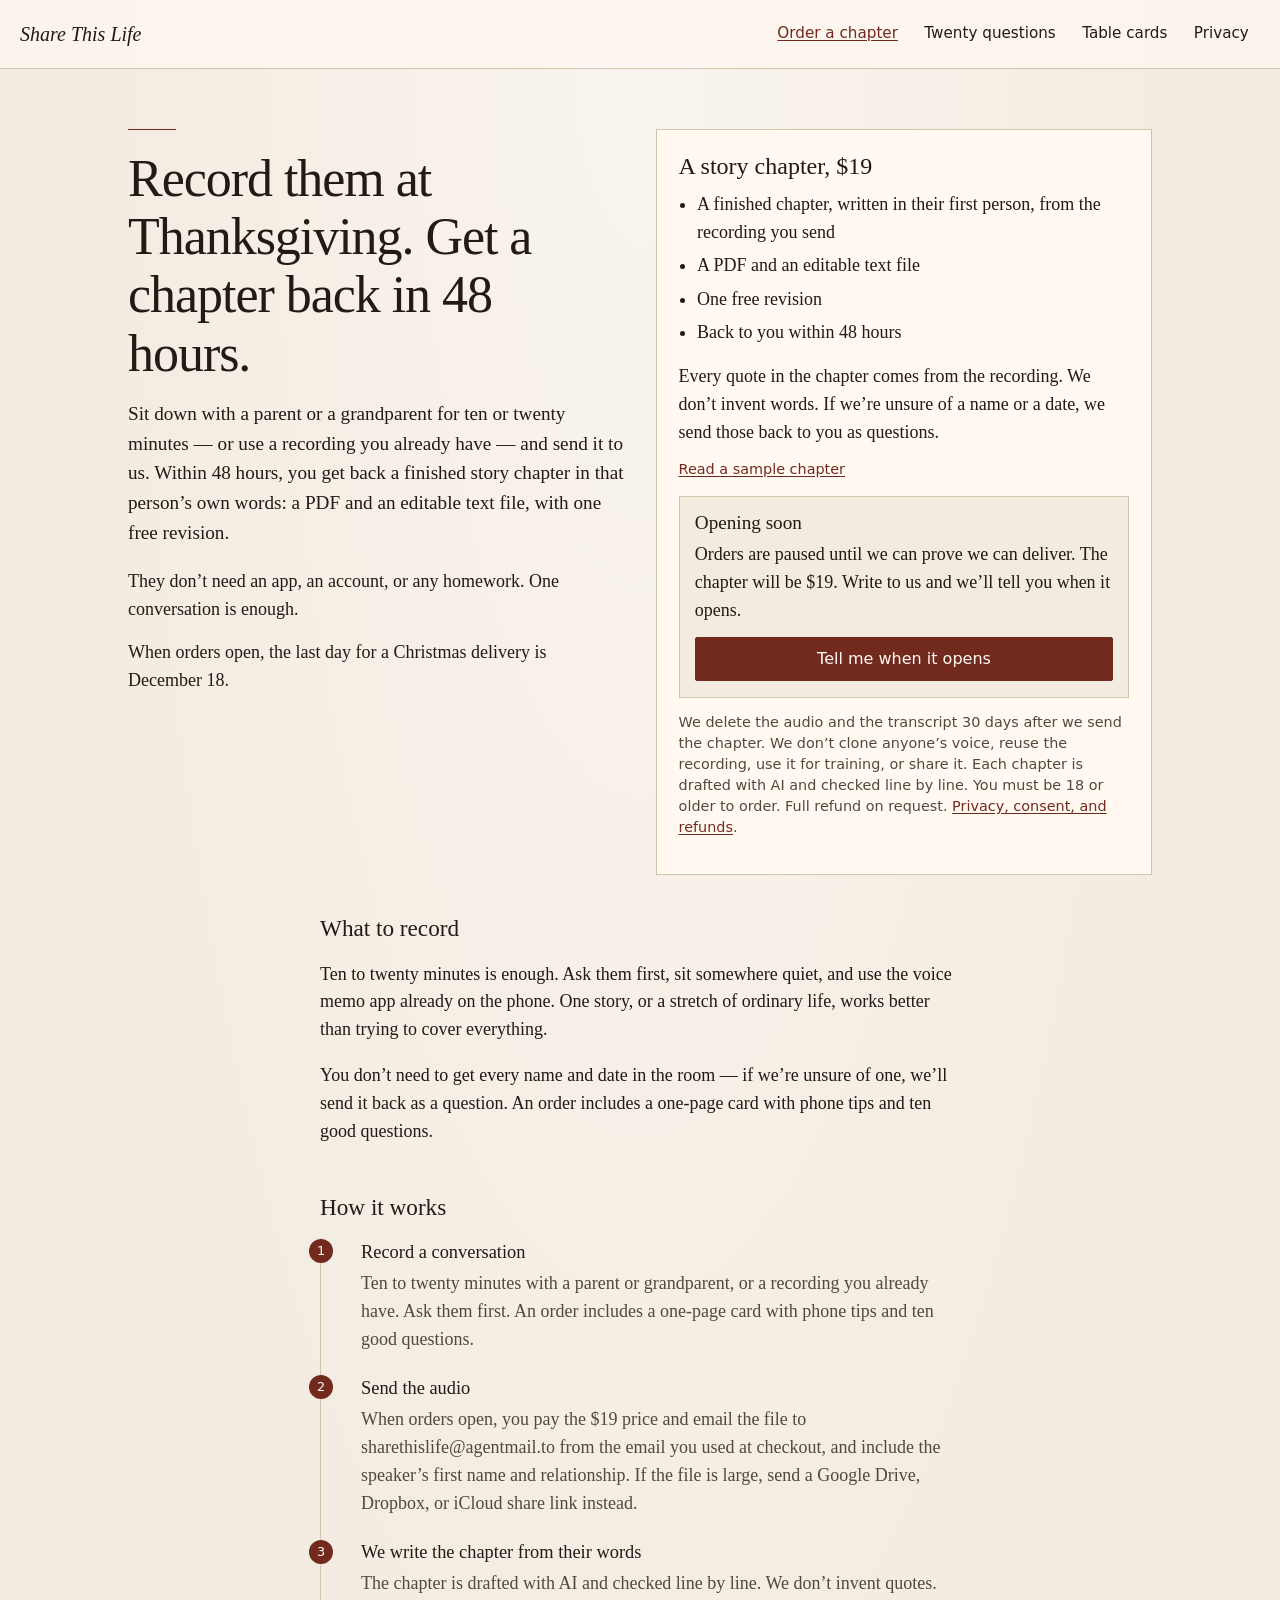
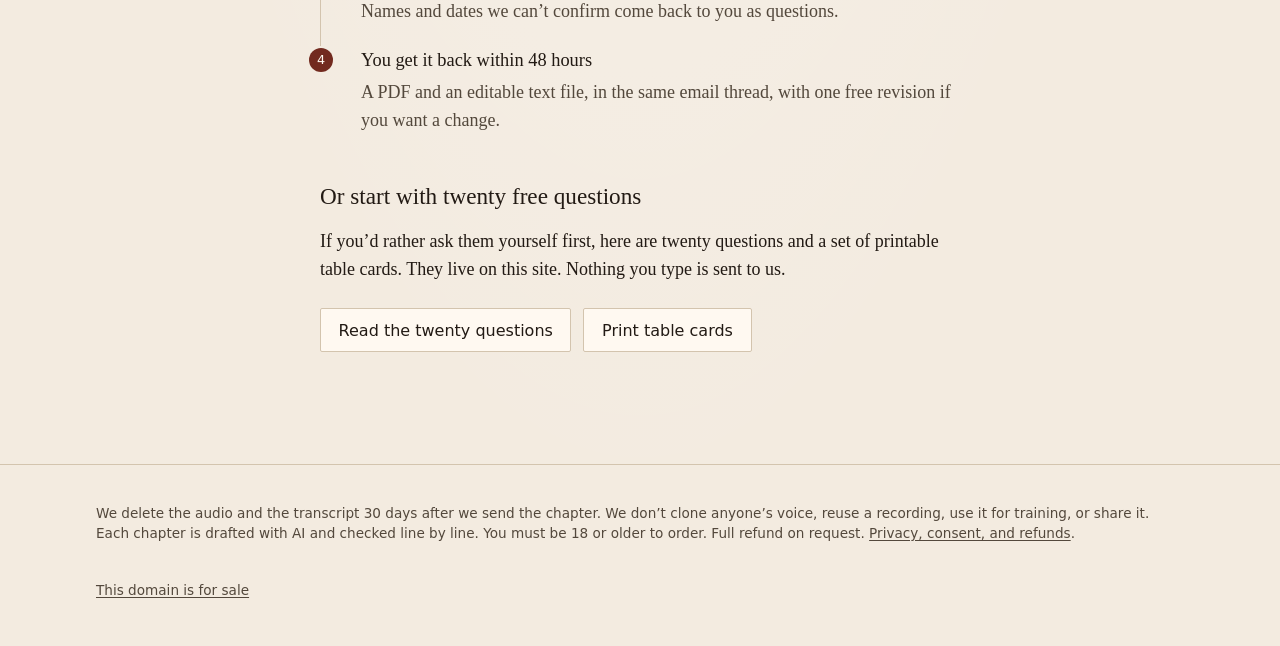
==== index.html @ 63514c3e "Revert "Restore the first interview site. The $7 button stays a placeholder." This reverts commit ca" ====
<!DOCTYPE html>
<html lang="en">
<head>
  <meta charset="utf-8">
  <meta name="viewport" content="width=device-width, initial-scale=1">
  <title>Share This Life — A story chapter in their own words.</title>
  <meta name="description" content="Record a 10–20 minute conversation with a parent or grandparent. Within 48 hours, get back a finished story chapter in their own words. $19.">
  <link rel="canonical" href="https://sharethislife.com/">
  <meta property="og:url" content="https://sharethislife.com/">
  <meta property="og:image" content="https://sharethislife.com/img/og.png">
  <meta name="twitter:image" content="https://sharethislife.com/img/og.png">
  <meta name="twitter:card" content="summary_large_image">
  <meta name="theme-color" content="#F3EBE0">
  <meta property="og:type" content="website">
  <meta property="og:site_name" content="Share This Life">
  <meta property="og:title" content="Share This Life — A story chapter in their own words.">
  <meta property="og:description" content="Record a 10–20 minute conversation with a parent or grandparent. Within 48 hours, get back a finished story chapter in their own words. $19.">
  <meta name="twitter:title" content="Share This Life — A story chapter in their own words.">
  <meta name="twitter:description" content="Record a 10–20 minute conversation with a parent or grandparent. Within 48 hours, get back a finished story chapter in their own words. $19.">
  <link rel="icon" href="favicon.svg" type="image/svg+xml">
  <link rel="icon" href="favicon.ico" sizes="32x32">
  <link rel="apple-touch-icon" href="img/apple-touch-icon.png">
  <link rel="stylesheet" href="css/site.css">
</head>
<body>
  <a class="skip" href="#main">Skip to content</a>
  <header class="site-header">
    <a class="wordmark" href="index.html">Share This Life</a>
    <nav class="site-nav" aria-label="Site">
      <a href="index.html#order" aria-current="page">Order a chapter</a>
      <a href="questions.html">Twenty questions</a>
      <a href="cards.html">Table cards</a>
      <a href="privacy.html">Privacy</a>
    </nav>
  </header>

  <main id="main">
    <div class="hero-offer">
      <section class="hero">
        <hr class="ornament">
        <h1>Record them at Thanksgiving. Get a chapter back in 48 hours.</h1>
        <p class="lede">Sit down with a parent or a grandparent for ten or twenty minutes — or use a recording you already have — and send it to us. Within 48 hours, you get back a finished story chapter in that person’s own words: a PDF and an editable text file, with one free revision.</p>
        <p>They don’t need an app, an account, or any homework. One conversation is enough.</p>
        <p>When orders open, the last day for a Christmas delivery is December 18.</p>
      </section>

      <section class="offer-card" id="order" aria-labelledby="offer-title">
        <h2 id="offer-title">A story chapter, $19</h2>
        <ul class="offer-list">
          <li>A finished chapter, written in their first person, from the recording you send</li>
          <li>A PDF and an editable text file</li>
          <li>One free revision</li>
          <li>Back to you within 48 hours</li>
        </ul>
        <p>Every quote in the chapter comes from the recording. We don’t invent words. If we’re unsure of a name or a date, we send those back to you as questions.</p>
        <p class="fine"><a href="sample/">Read a sample chapter</a></p>

        <div class="consent-box" data-orders-open-only hidden>
          <label class="consent-label" for="consent">
            <input type="checkbox" id="consent" name="consent">
            <span>The person speaking knows they’re being recorded and agreed to it being turned into a chapter</span>
          </label>
        </div>

        <!-- When ORDERS_OPEN is true, the pay href is set from STRIPE_PAYMENT_LINK in js/config.js after consent. The Stripe URL is not in this HTML. -->
        <p data-orders-open-only hidden><a class="btn btn-primary" data-pay-link id="pay-link" href="#order" aria-disabled="true" tabindex="-1">Order a story chapter — $19</a></p>
        <p class="placeholder-note" data-pay-placeholder-note data-orders-open-only id="pay-placeholder-note" hidden>Payment link coming. This button is a placeholder until a test Stripe link is connected.</p>

        <div class="opening-box" data-orders-closed-only>
          <h3 class="opening-title">Opening soon</h3>
          <p>Orders are paused until we can prove we can deliver. The chapter will be $19. Write to us and we’ll tell you when it opens.</p>
          <p><a class="btn btn-primary" data-waitlist-mailto href="mailto:sharethislife@agentmail.to?subject=Tell%20me%20when%20Share%20This%20Life%20opens">Tell me when it opens</a></p>
        </div>

        <p class="fine">We delete the audio and the transcript 30 days after we send the chapter. We don’t clone anyone’s voice, reuse the recording, use it for training, or share it. Each chapter is drafted with AI and checked line by line. You must be 18 or older to order. Full refund on request. <a href="privacy.html">Privacy, consent, and refunds</a>.</p>
      </section>
    </div>


    <section class="section-block" id="what-to-record" aria-labelledby="record-title">
      <h2 id="record-title">What to record</h2>
      <p>Ten to twenty minutes is enough. Ask them first, sit somewhere quiet, and use the voice memo app already on the phone. One story, or a stretch of ordinary life, works better than trying to cover everything.</p>
      <p>You don’t need to get every name and date in the room — if we’re unsure of one, we’ll send it back as a question. An order includes a one-page card with phone tips and ten good questions.</p>
    </section>

    <section class="section-block" id="how" aria-labelledby="how-title">
      <h2 id="how-title">How it works</h2>
      <ol class="steps">
        <li>
          <h3>Record a conversation</h3>
          <p>Ten to twenty minutes with a parent or grandparent, or a recording you already have. Ask them first. An order includes a one-page card with phone tips and ten good questions.</p>
        </li>
        <li>
          <h3>Send the audio</h3>
          <p>When orders open, you pay the $19 price and email the file to sharethislife@agentmail.to from the email you used at checkout, and include the speaker’s first name and relationship. If the file is large, send a Google Drive, Dropbox, or iCloud share link instead.</p>
        </li>
        <li>
          <h3>We write the chapter from their words</h3>
          <p>The chapter is drafted with AI and checked line by line. We don’t invent quotes. Names and dates we can’t confirm come back to you as questions.</p>
        </li>
        <li>
          <h3>You get it back within 48 hours</h3>
          <p>A PDF and an editable text file, in the same email thread, with one free revision if you want a change.</p>
        </li>
      </ol>
    </section>

    <section class="section-block" aria-labelledby="free-title">
      <h2 id="free-title">Or start with twenty free questions</h2>
      <p>If you’d rather ask them yourself first, here are twenty questions and a set of printable table cards. They live on this site. Nothing you type is sent to us.</p>
      <p class="btn-row">
        <a class="btn btn-quiet" href="questions.html">Read the twenty questions</a>
        <a class="btn btn-quiet" href="cards.html">Print table cards</a>
      </p>
    </section>
  </main>
  <footer class="site-footer">
    <div class="wrap">
      <p>We delete the audio and the transcript 30 days after we send the chapter. We don’t clone anyone’s voice, reuse a recording, use it for training, or share it. Each chapter is drafted with AI and checked line by line. You must be 18 or older to order. Full refund on request. <a href="privacy.html">Privacy, consent, and refunds</a>.</p>
      <p><a href="https://www.afternic.com/domain/sharethislife.com">This domain is for sale</a></p>
    </div>
  </footer>

  <script src="js/config.js"></script>
  <script src="js/app.js"></script>
</body>
</html>
---- css/site.css ----
/* Share This Life — warm, handmade, clean. System fonts only. */

:root {
  --paper: #F3EBE0;
  --paper-deep: #E8DCCB;
  --card: #FFF9F1;
  --ink: #221A14;
  --muted: #53483C;
  --line: #D3C4AE;
  --accent: #722A1F;
  --accent-deep: #541E16;
  --on-accent: #FFF9F1;
  --focus: #1E3A8A;
  --font-serif: Georgia, "Palatino Linotype", Palatino, "Times New Roman", serif;
  --font-sans: "Segoe UI", system-ui, -apple-system, sans-serif;
  --space: 8px;
  --measure: 40rem;
  --radius: 2px;
}

* { box-sizing: border-box; }

html {
  font-size: 100%;
  scroll-behavior: smooth;
}

@media (prefers-reduced-motion: reduce) {
  html { scroll-behavior: auto; }
  * { transition: none !important; animation: none !important; }
}

body {
  margin: 0;
  background:
    radial-gradient(ellipse at top, rgba(255, 255, 255, 0.45), transparent 38rem),
    var(--paper);
  color: var(--ink);
  font-family: var(--font-serif);
  font-size: 1.125rem;
  line-height: 1.55;
  min-height: 100vh;
  display: flex;
  flex-direction: column;
}

img { max-width: 100%; height: auto; }

a {
  color: var(--accent);
  text-underline-offset: 0.15em;
}

a:hover, a:focus-visible { color: var(--accent-deep); }

:focus-visible {
  outline: 3px solid var(--focus);
  outline-offset: 3px;
}

.skip {
  position: absolute;
  left: 0.75rem;
  top: -3rem;
  background: var(--ink);
  color: var(--card);
  padding: 0.5rem 0.75rem;
  z-index: 10;
}

.skip:focus { top: 0.75rem; }

.visually-hidden {
  position: absolute;
  width: 1px;
  height: 1px;
  padding: 0;
  margin: -1px;
  overflow: hidden;
  clip: rect(0, 0, 0, 0);
  white-space: nowrap;
  border: 0;
}

/* Header */
.site-header {
  display: flex;
  flex-wrap: wrap;
  align-items: center;
  justify-content: space-between;
  gap: 0.5rem 1.5rem;
  padding: 0.75rem 1.25rem;
  border-bottom: 1px solid var(--line);
  background: rgba(255, 249, 241, 0.72);
}

.wordmark {
  font-family: var(--font-serif);
  font-style: italic;
  font-weight: 400;
  font-size: 1.25rem;
  color: var(--ink);
  text-decoration: none;
  line-height: 1.2;
  padding: 0.5rem 0;
}

.wordmark:hover, .wordmark:focus-visible { color: var(--accent); }

.site-nav {
  display: flex;
  flex-wrap: wrap;
  gap: 0.25rem 0.25rem;
}

.site-nav a {
  display: inline-flex;
  align-items: center;
  min-height: 44px;
  padding: 0.35rem 0.7rem;
  color: var(--ink);
  text-decoration: none;
  font-family: var(--font-sans);
  font-size: 0.95rem;
}

.site-nav a:hover,
.site-nav a:focus-visible,
.site-nav a[aria-current="page"] {
  color: var(--accent);
  text-decoration: underline;
}

/* Layout */
.wrap {
  width: min(100% - 2.5rem, 68rem);
  margin-inline: auto;
}

main {
  flex: 1;
  padding: 2rem 0 4rem;
}

.panel {
  width: min(100% - 2.5rem, var(--measure));
  margin-inline: auto;
}

/* Home */
.hero {
  width: min(100% - 2.5rem, 40rem);
  margin: 1.5rem auto 3rem;
}

.hero h1 {
  font-size: clamp(2rem, 6vw, 3.25rem);
  line-height: 1.12;
  font-weight: 400;
  margin: 0 0 1rem;
  letter-spacing: -0.02em;
}

.hero .lede,
.lede {
  font-size: 1.2rem;
  color: var(--ink);
  margin: 0 0 1.25rem;
}

.hero p { margin: 0 0 1rem; }

.ornament {
  display: block;
  width: 3rem;
  height: 1px;
  background: var(--accent);
  margin: 0 0 1.25rem;
  border: 0;
}

.btn-row {
  display: flex;
  flex-wrap: wrap;
  gap: 0.75rem;
  margin: 1.5rem 0 0;
}

.btn {
  display: inline-flex;
  align-items: center;
  justify-content: center;
  min-height: 44px;
  padding: 0.55rem 1.1rem;
  font-family: var(--font-sans);
  font-size: 1rem;
  line-height: 1.2;
  text-decoration: none;
  border-radius: var(--radius);
  border: 1px solid var(--ink);
  background: transparent;
  color: var(--ink);
  cursor: pointer;
}

.btn:hover, .btn:focus-visible {
  background: var(--paper-deep);
  color: var(--ink);
}

.btn-primary {
  background: var(--accent);
  border-color: var(--accent);
  color: var(--on-accent);
  text-align: center;
}

.btn-primary:hover,
.btn-primary:focus-visible {
  background: var(--accent-deep);
  border-color: var(--accent-deep);
  color: var(--on-accent);
}

.btn-quiet {
  border-color: var(--line);
  background: var(--card);
}

.fine, .placeholder-note {
  font-family: var(--font-sans);
  font-size: 0.9rem;
  color: var(--muted);
  line-height: 1.45;
}

.placeholder-note {
  border-left: 3px solid var(--accent);
  padding-left: 0.75rem;
}

/* Home sections */
.home-sections {
  width: min(100% - 2.5rem, 64rem);
  margin: 0 auto;
  display: grid;
  gap: 1.25rem;
}

@media (min-width: 800px) {
  .home-sections { grid-template-columns: 1fr 1fr; }
}

.home-card {
  background: var(--card);
  border: 1px solid var(--line);
  padding: 1.5rem 1.35rem 1.6rem;
}

.home-card h2 {
  font-size: 1.45rem;
  font-weight: 400;
  margin: 0 0 0.6rem;
  line-height: 1.2;
}

.home-card p { margin: 0 0 0.75rem; }
.home-card p:last-child { margin-bottom: 0; }

.chapter-list {
  margin: 0.5rem 0 0;
  padding: 0;
  list-style: none;
  display: flex;
  flex-wrap: wrap;
  gap: 0.4rem;
}

.chapter-list li {
  font-family: var(--font-sans);
  font-size: 0.85rem;
  border: 1px solid var(--line);
  padding: 0.25rem 0.6rem;
  color: var(--muted);
}

.privacy-block {
  width: min(100% - 2.5rem, var(--measure));
  margin: 3rem auto 0;
}

.privacy-block h2 {
  font-size: 1.25rem;
  font-weight: 400;
  margin: 0 0 0.5rem;
}

/* Forms */
label {
  display: block;
  font-family: var(--font-sans);
  font-size: 0.95rem;
  margin-bottom: 0.35rem;
}

input[type="text"],
input[type="search"],
select,
textarea {
  width: 100%;
  font-size: 1rem; /* prevent iOS zoom; 16px */
  font-family: var(--font-serif);
  color: var(--ink);
  background: var(--card);
  border: 1px solid #B9A890;
  border-radius: var(--radius);
  padding: 0.65rem 0.7rem;
  line-height: 1.4;
}

textarea {
  min-height: 8rem;
  resize: vertical;
}

input:focus-visible,
select:focus-visible,
textarea:focus-visible {
  outline: 3px solid var(--focus);
  outline-offset: 2px;
  border-color: var(--ink);
}

label:has(input[type="checkbox"]) {
  display: flex;
  align-items: center;
  gap: 0.55rem;
  min-height: 44px;
  cursor: pointer;
  font-family: var(--font-sans);
}

input[type="checkbox"] {
  width: 1.15rem;
  height: 1.15rem;
  flex: none;
  accent-color: var(--accent);
}

/* Interview */
#interview-app,
.interview-wrap {
  width: min(100% - 2rem, 72rem);
  margin-inline: auto;
}

.interview-top {
  margin-bottom: 2rem;
}

.who-kicker,
.book-kicker,
.card-kicker {
  font-family: var(--font-sans);
  font-size: 0.8rem;
  letter-spacing: 0.06em;
  text-transform: none;
  color: var(--muted);
  margin: 0 0 0.25rem;
}

.who-name {
  font-size: clamp(1.6rem, 4vw, 2.4rem);
  font-weight: 400;
  line-height: 1.15;
  margin: 0;
}

.who-rel {
  margin: 0.2rem 0 0.8rem;
  color: var(--muted);
  font-style: italic;
}

.progress {
  font-family: var(--font-sans);
  font-size: 0.95rem;
  margin: 0 0 0.25rem;
}

.save-note {
  font-family: var(--font-sans);
  font-size: 0.85rem;
  color: var(--muted);
  margin: 0 0 0.85rem;
}

.people-bar {
  margin: 0 0 1rem;
  max-width: 36rem;
}

.people-bar-row {
  display: flex;
  flex-wrap: wrap;
  gap: 0.5rem;
  align-items: center;
  margin-top: 0.4rem;
}

.people-bar select { width: auto; min-width: 12rem; flex: 1; }

.manage {
  margin: 0 0 1rem;
  border: 1px solid var(--line);
  background: var(--card);
  padding: 0 0.75rem;
}

.manage summary {
  font-family: var(--font-sans);
  font-size: 0.9rem;
  cursor: pointer;
  min-height: 44px;
  display: flex;
  align-items: center;
  list-style: none;
}

.manage summary::-webkit-details-marker { display: none; }
.manage summary::before {
  content: "▸";
  display: inline-block;
  width: 1rem;
  color: var(--muted);
}
.manage[open] summary::before { content: "▾"; }
.manage .people-bar { margin: 0 0 0.85rem; border: 0; padding: 0; background: transparent; }

.interview-actions {
  display: flex;
  flex-wrap: wrap;
  gap: 0.75rem 1rem;
  margin: 0 0 1rem;
  font-family: var(--font-sans);
  font-size: 0.95rem;
}

.chap-nav {
  display: flex;
  flex-wrap: wrap;
  gap: 0.15rem 0.15rem;
  padding-bottom: 0.2rem;
  border-bottom: 1px solid var(--line);
}

.chap-link {
  flex: 0 0 auto;
  display: flex;
  flex-direction: column;
  justify-content: center;
  min-height: 44px;
  padding: 0.4rem 0.75rem;
  text-decoration: none;
  color: var(--ink);
  border-bottom: 3px solid transparent;
  font-family: var(--font-sans);
  font-size: 0.9rem;
}

.chap-link:hover { color: var(--accent); }

.chap-link.is-active {
  border-bottom-color: var(--accent);
  color: var(--accent-deep);
}

.chap-count {
  font-size: 0.75rem;
  color: var(--muted);
}

.chapter-title {
  font-size: clamp(1.6rem, 3vw, 2.1rem);
  font-weight: 400;
  margin: 0 0 0.35rem;
}

.chapter-dek {
  margin: 0 0 1.5rem;
  color: var(--muted);
  font-style: italic;
}

.q-card {
  background: var(--card);
  border: 1px solid var(--line);
  border-left: 3px solid var(--accent);
  padding: 1.15rem 1.1rem 1rem;
  margin: 0 0 1.1rem;
}

.q-text {
  font-size: 1.2rem;
  font-weight: 400;
  line-height: 1.35;
  margin: 0 0 0.75rem;
}

.q-actions {
  display: flex;
  align-items: center;
  gap: 0.75rem;
  min-height: 2rem;
  margin-top: 0.5rem;
}

.dictate-btn {
  font-family: var(--font-sans);
  font-size: 0.9rem;
  min-height: 44px;
  padding: 0.35rem 0.8rem;
  border: 1px solid var(--line);
  background: var(--paper);
  color: var(--ink);
  cursor: pointer;
  border-radius: var(--radius);
}

.dictate-btn[aria-pressed="true"] {
  background: var(--accent);
  border-color: var(--accent);
  color: var(--on-accent);
}

.saved-flag {
  font-family: var(--font-sans);
  font-size: 0.85rem;
  color: var(--muted);
}

.locked-block {
  background: var(--paper-deep);
  border: 1px dashed var(--accent);
  padding: 1.25rem 1.15rem;
  margin: 1.5rem 0;
}

.pager {
  display: flex;
  justify-content: space-between;
  gap: 0.75rem;
  flex-wrap: wrap;
  margin-top: 1.5rem;
}

.people-ul { padding-left: 1.2rem; }

/* Footer */
.site-footer {
  border-top: 1px solid var(--line);
  padding: 1.5rem 1.25rem 2rem;
  font-family: var(--font-sans);
  font-size: 0.85rem;
  color: var(--muted);
  line-height: 1.5;
}

.site-footer .wrap {
  display: grid;
  gap: 0.6rem;
}

.site-footer a { color: var(--muted); }
.site-footer a:hover, .site-footer a:focus-visible { color: var(--accent); }

/* Book */
.book-tools { margin-bottom: 2rem; }
.tools-row { display: grid; gap: 0.75rem; margin: 1rem 0; }
.book-pages {
  width: min(100% - 2.5rem, 42rem);
  margin: 0 auto;
  background: var(--card);
  border: 1px solid var(--line);
  padding: 2.5rem 2rem 3rem;
}

.book-title-page {
  text-align: center;
  padding: 3rem 0 4rem;
  border-bottom: 1px solid var(--line);
  margin-bottom: 2.5rem;
}

.book-title-page h1 {
  font-size: clamp(2rem, 5vw, 3rem);
  font-weight: 400;
  margin: 0.4rem 0 1.5rem;
}

.book-subject {
  font-size: 1.6rem;
  margin: 0;
}

.book-rel {
  font-style: italic;
  color: var(--muted);
  margin: 0.25rem 0 1.5rem;
}

.book-chapter-title {
  font-size: 1.6rem;
  font-weight: 400;
  margin: 2.5rem 0 1rem;
  padding-bottom: 0.35rem;
  border-bottom: 1px solid var(--line);
}

.book-q { margin: 0 0 1.5rem; break-inside: avoid; page-break-inside: avoid; }
.book-q h3 {
  font-size: 1.1rem;
  font-weight: 400;
  margin: 0 0 0.4rem;
  line-height: 1.35;
}
.book-a { margin: 0; white-space: normal; }
.book-a .blank { color: var(--muted); font-style: italic; }
.book-end {
  text-align: center;
  margin-top: 3rem;
  color: var(--muted);
  font-family: var(--font-sans);
  font-size: 0.85rem;
}

/* Table cards — screen + print */
.card-sheet {
  width: min(100% - 1.5rem, 64rem);
  margin: 1.5rem auto 3rem;
  display: grid;
  grid-template-columns: 1fr;
  gap: 0;
}

@media (min-width: 640px) {
  .card-sheet { grid-template-columns: 1fr 1fr; }
}

.table-card {
  background: var(--card);
  border: 1px dashed #A89478;
  padding: 1.5rem 1.25rem 1rem;
  min-height: 12rem;
  display: flex;
  flex-direction: column;
}

.table-card h2 {
  font-size: 1.2rem;
  font-weight: 400;
  line-height: 1.35;
  margin: 0 0 1rem;
  flex: 1;
}

.card-foot {
  display: flex;
  justify-content: space-between;
  font-family: var(--font-sans);
  font-size: 0.75rem;
  color: var(--muted);
  margin: 0;
  padding-top: 0.5rem;
  border-top: 1px solid var(--line);
}

/* 404 */
.not-found { padding: 3rem 0; text-align: left; }
.not-found h1 { font-weight: 400; font-size: 2rem; margin: 0 0 0.75rem; }

/* Print */
@media print {
  body {
    background: white;
    color: #111;
    font-size: 12pt;
  }

  .skip,
  .site-header,
  .site-footer,
  .screen-only,
  .btn,
  .dictate-btn,
  .people-bar,
  .chap-nav,
  .pager,
  .locked-block,
  .save-note,
  .q-actions {
    display: none !important;
  }

  a { color: inherit; text-decoration: none; }

  .book-pages {
    width: auto;
    border: 0;
    padding: 0;
    margin: 0;
    background: white;
  }

  .book-title-page {
    page-break-after: always;
    break-after: page;
    padding-top: 2.5in;
    border: 0;
  }

  .book-chapter { page-break-inside: auto; }
  .book-chapter-title { page-break-after: avoid; }

  .card-sheet {
    width: 100%;
    margin: 0;
    grid-template-columns: 1fr 1fr;
    page-break-inside: auto;
  }

  .table-card {
    break-inside: avoid;
    page-break-inside: avoid;
    min-height: 3.4in;
    border: 1px dashed #666;
  }

  @page {
    size: letter;
    margin: 0.6in;
  }
}

@media (min-width: 900px) {
  #interview-app:has(.chapter-panel) {
    display: grid;
    grid-template-columns: 15rem 1fr;
    gap: 2.5rem;
    align-items: start;
  }

  .interview-top {
    position: sticky;
    top: 0.75rem;
    margin-bottom: 0;
    max-height: calc(100vh - 1.5rem);
    overflow-y: auto;
  }

  .chap-nav {
    flex-direction: column;
    flex-wrap: nowrap;
    overflow: visible;
    border-bottom: 0;
    border-top: 1px solid var(--line);
    padding-top: 0.75rem;
  }

  .chap-link {
    flex-direction: row;
    justify-content: space-between;
    gap: 0.75rem;
    border-bottom: 0;
    border-left: 3px solid transparent;
    padding-left: 0.65rem;
  }

  .chap-link.is-active { border-left-color: var(--accent); }
}


/* —— Preview offer (sharethislife-preview) —— */

.preview-banner {
  font-family: var(--font-sans);
  font-size: 0.85rem;
  color: var(--muted);
  background: var(--paper-deep);
  border-bottom: 1px solid var(--line);
  padding: 0.5rem 1.25rem;
  margin: 0;
  text-align: center;
}

.hero-offer {
  width: min(100% - 2.5rem, 64rem);
  margin: 1.25rem auto 2.5rem;
  display: grid;
  gap: 1.25rem;
  align-items: start;
}

@media (min-width: 900px) {
  .hero-offer {
    grid-template-columns: 1fr 1fr;
    gap: 2rem;
    margin-top: 1.75rem;
  }
  .hero-offer .hero {
    width: auto;
    margin: 0;
  }
}

.hero-offer .hero {
  margin: 0;
}

.offer-card {
  background: var(--card);
  border: 1px solid var(--line);
  padding: 1.4rem 1.35rem 1.5rem;
}

.offer-card h2 {
  font-size: 1.5rem;
  font-weight: 400;
  margin: 0 0 0.6rem;
  line-height: 1.2;
}

.offer-card > p { margin: 0 0 0.75rem; }

.offer-list {
  margin: 0 0 1rem;
  padding-left: 1.15rem;
}

.offer-list li { margin: 0 0 0.35rem; }

.consent-box {
  display: block;
  margin: 1rem 0 0.9rem;
  padding: 0.75rem 0.85rem;
  border: 1px solid var(--line);
  background: var(--paper);
}

label.consent-label {
  display: flex;
  align-items: flex-start;
  gap: 0.65rem;
  min-height: 44px;
  margin: 0;
  cursor: pointer;
  font-family: var(--font-sans);
  font-size: 0.95rem;
  line-height: 1.4;
  color: var(--ink);
}

label.consent-label input[type="checkbox"] {
  width: 1.15rem;
  height: 1.15rem;
  flex: none;
  margin-top: 0.15rem;
  accent-color: var(--accent);
}

.btn[aria-disabled="true"] {
  opacity: 0.55;
  cursor: not-allowed;
  background: #8A6A62;
  border-color: #8A6A62;
  color: var(--on-accent);
}

.btn[aria-disabled="true"]:hover,
.btn[aria-disabled="true"]:focus-visible {
  background: #8A6A62;
  border-color: #8A6A62;
  color: var(--on-accent);
}

.offer-card .btn { width: 100%; }

.steps {
  width: auto;
  margin: 1rem 0 0;
  padding: 0;
  list-style: none;
  counter-reset: step;
}

.steps li {
  position: relative;
  padding: 0 0 1.25rem 2.5rem;
  margin: 0;
  border-left: 1px solid var(--line);
}

.steps li:last-child {
  border-left-color: transparent;
  padding-bottom: 0;
}

.steps li::before {
  counter-increment: step;
  content: counter(step);
  position: absolute;
  left: -0.75rem;
  top: 0.1rem;
  width: 1.5rem;
  height: 1.5rem;
  border-radius: 50%;
  background: var(--accent);
  color: var(--on-accent);
  font-family: var(--font-sans);
  font-size: 0.8rem;
  line-height: 1.5rem;
  text-align: center;
}

.steps h3 {
  font-size: 1.15rem;
  font-weight: 400;
  margin: 0 0 0.25rem;
}

.steps p { margin: 0; color: var(--muted); }

.section-block {
  width: min(100% - 2.5rem, var(--measure));
  margin: 0 auto 3rem;
}

.section-block h2,
.panel h1,
.panel h2 {
  font-size: 1.5rem;
  font-weight: 400;
  margin: 0 0 0.6rem;
  line-height: 1.2;
}

.section-block h2 { font-size: 1.45rem; }

.question-group { margin: 0 0 1.75rem; }
.question-group h2 {
  font-size: 1.25rem;
  font-weight: 400;
  margin: 0 0 0.35rem;
}
.question-group .dek {
  font-style: italic;
  color: var(--muted);
  margin: 0 0 0.6rem;
}
.question-group ol { margin: 0; padding-left: 1.25rem; }
.question-group li { margin: 0 0 0.4rem; }

.prompt-card {
  background: var(--card);
  border: 1px solid var(--line);
  padding: 1.5rem 1.4rem 1.6rem;
  margin: 1.5rem 0 0;
}

.prompt-card h2 {
  font-size: 1.5rem;
  font-weight: 400;
  margin: 0 0 0.35rem;
}

.prompt-card .card-kicker {
  margin-bottom: 0.75rem;
}

.prompt-tips,
.prompt-qs {
  margin: 0 0 1rem;
  padding-left: 1.15rem;
}

.prompt-tips li,
.prompt-qs li { margin: 0 0 0.35rem; }

.prompt-card h3 {
  font-size: 1.05rem;
  font-weight: 400;
  margin: 1rem 0 0.4rem;
  font-family: var(--font-sans);
}

.send-box {
  background: var(--card);
  border: 1px solid var(--line);
  padding: 1.25rem 1.25rem 1.35rem;
  margin: 1.25rem auto;
}

.send-box ol { margin: 0.5rem 0 1rem; padding-left: 1.2rem; }
.send-box li { margin: 0 0 0.4rem; }

@media print {
  .preview-banner,
  .consent-box,
  .hero-offer,
  .offer-card,
  .steps,
  .section-block,
  .send-box,
  .screen-only { display: none !important; }

  .print-card-only .site-header,
  .print-card-only .site-footer,
  .print-card-only .thanks-intro,
  .print-card-only .send-box,
  .print-card-only .preview-banner,
  .print-card-only .btn-row { display: none !important; }

  .prompt-card {
    border: 1px solid #444;
    padding: 0;
    margin: 0;
    background: white;
  }

  .prompt-card h2 { font-size: 18pt; }
  .prompt-tips, .prompt-qs { font-size: 11pt; }

  @page {
    size: letter;
    margin: 0.6in;
  }
}

/* Sample chapter */
.sample-label {
  font-family: var(--font-sans);
  font-size: 0.95rem;
  line-height: 1.5;
  color: var(--ink);
  background: var(--paper-deep);
  border: 1px solid var(--line);
  padding: 0.9rem 1rem;
  margin: 0 0 1.75rem;
}

.sample-chapter h1 {
  font-size: clamp(1.85rem, 5vw, 2.55rem);
  font-weight: 400;
  letter-spacing: -0.02em;
  line-height: 1.15;
  margin: 0 0 0.5rem;
}

.sample-byline {
  font-style: italic;
  color: var(--muted);
  margin: 0 0 1.5rem;
}

.sample-chapter p {
  margin: 0 0 1rem;
}

.sample-endnote {
  font-style: italic;
  color: var(--muted);
  margin: 1.35rem 0 2rem;
}

.sample-questions {
  border-top: 1px solid var(--line);
  padding-top: 1.35rem;
  margin: 0.5rem 0 0;
}

.sample-questions h2 {
  font-size: 1.35rem;
  margin-bottom: 0.5rem;
}

.sample-questions ol {
  margin: 0.75rem 0 0;
  padding-left: 1.25rem;
}

.sample-questions li {
  margin: 0 0 0.45rem;
}

.sample-chapter .btn-row {
  margin-top: 1.75rem;
}

@media print {
  .sample-label,
  .sample-questions,
  .sample-chapter {
    background: white;
    border-color: #444;
  }

  .sample-label {
    border: 1px solid #444;
  }

  .sample-chapter a[href^="http"]::after {
    content: " (" attr(href) ")";
    font-size: 0.85em;
    word-break: break-all;
  }

  .sample-questions {
    break-inside: avoid;
  }
}



/* hidden must win over component display rules (e.g. .consent-box { display: block }) */
[hidden] {
  display: none !important;
}
/* Opening-soon / waitlist state */
.opening-box {
  margin: 1rem 0 0.9rem;
  padding: 0.9rem 0.95rem 1rem;
  border: 1px solid var(--line);
  background: var(--paper);
}

.opening-title {
  font-size: 1.2rem;
  font-weight: 400;
  margin: 0 0 0.4rem;
  line-height: 1.25;
}

.opening-box p {
  margin: 0 0 0.75rem;
}

.opening-box p:last-child {
  margin-bottom: 0;
}

.opening-box .btn {
  width: 100%;
}
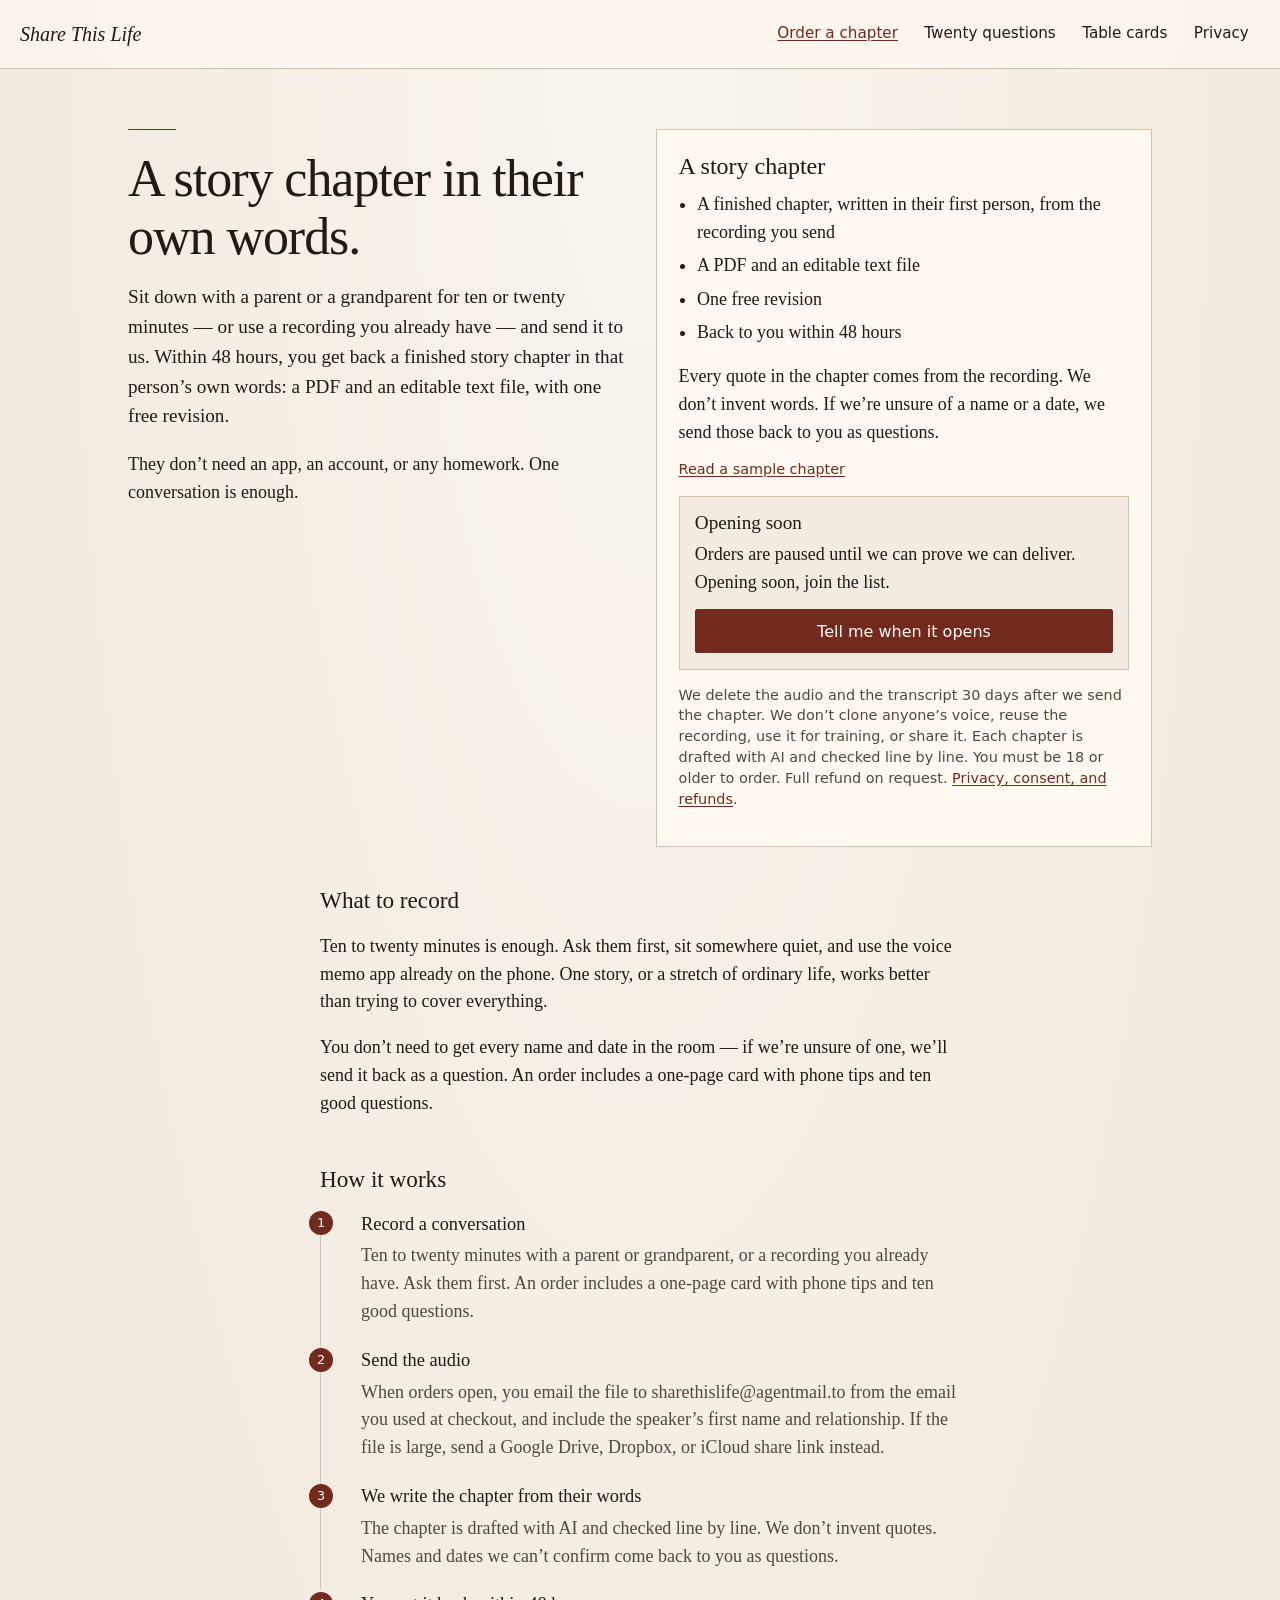
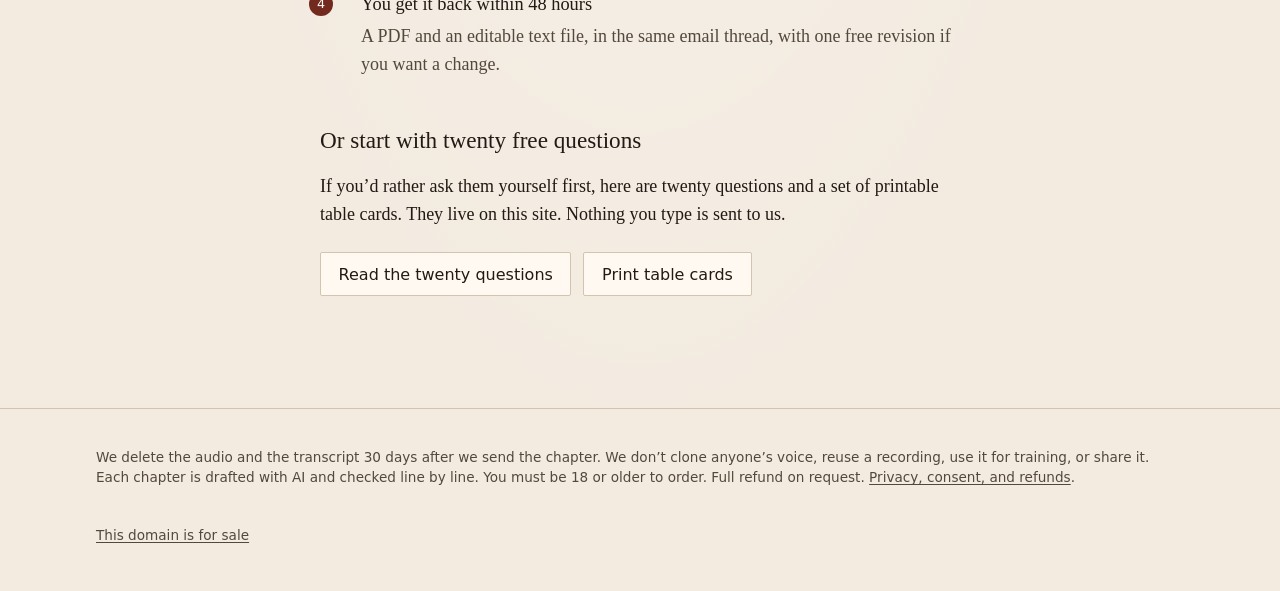
==== commit bc4a3564: "Drop stale Thanksgiving, Christmas date, and visible $19; add homepage sitemap. ORDERS_OPEN stays fa" ====
--- a/index.html
+++ b/index.html
@@ -4,7 +4,7 @@
   <meta charset="utf-8">
   <meta name="viewport" content="width=device-width, initial-scale=1">
   <title>Share This Life — A story chapter in their own words.</title>
-  <meta name="description" content="Record a 10–20 minute conversation with a parent or grandparent. Within 48 hours, get back a finished story chapter in their own words. $19.">
+  <meta name="description" content="Record a 10–20 minute conversation with a parent or grandparent. Get back a finished story chapter in their own words. Opening soon, join the list.">
   <link rel="canonical" href="https://sharethislife.com/">
   <meta property="og:url" content="https://sharethislife.com/">
   <meta property="og:image" content="https://sharethislife.com/img/og.png">
@@ -14,9 +14,9 @@
   <meta property="og:type" content="website">
   <meta property="og:site_name" content="Share This Life">
   <meta property="og:title" content="Share This Life — A story chapter in their own words.">
-  <meta property="og:description" content="Record a 10–20 minute conversation with a parent or grandparent. Within 48 hours, get back a finished story chapter in their own words. $19.">
+  <meta property="og:description" content="Record a 10–20 minute conversation with a parent or grandparent. Get back a finished story chapter in their own words. Opening soon, join the list.">
   <meta name="twitter:title" content="Share This Life — A story chapter in their own words.">
-  <meta name="twitter:description" content="Record a 10–20 minute conversation with a parent or grandparent. Within 48 hours, get back a finished story chapter in their own words. $19.">
+  <meta name="twitter:description" content="Record a 10–20 minute conversation with a parent or grandparent. Get back a finished story chapter in their own words. Opening soon, join the list.">
   <link rel="icon" href="favicon.svg" type="image/svg+xml">
   <link rel="icon" href="favicon.ico" sizes="32x32">
   <link rel="apple-touch-icon" href="img/apple-touch-icon.png">
@@ -38,14 +38,13 @@
     <div class="hero-offer">
       <section class="hero">
         <hr class="ornament">
-        <h1>Record them at Thanksgiving. Get a chapter back in 48 hours.</h1>
+        <h1>A story chapter in their own words.</h1>
         <p class="lede">Sit down with a parent or a grandparent for ten or twenty minutes — or use a recording you already have — and send it to us. Within 48 hours, you get back a finished story chapter in that person’s own words: a PDF and an editable text file, with one free revision.</p>
         <p>They don’t need an app, an account, or any homework. One conversation is enough.</p>
-        <p>When orders open, the last day for a Christmas delivery is December 18.</p>
       </section>
 
       <section class="offer-card" id="order" aria-labelledby="offer-title">
-        <h2 id="offer-title">A story chapter, $19</h2>
+        <h2 id="offer-title">A story chapter</h2>
         <ul class="offer-list">
           <li>A finished chapter, written in their first person, from the recording you send</li>
           <li>A PDF and an editable text file</li>
@@ -68,7 +67,7 @@
 
         <div class="opening-box" data-orders-closed-only>
           <h3 class="opening-title">Opening soon</h3>
-          <p>Orders are paused until we can prove we can deliver. The chapter will be $19. Write to us and we’ll tell you when it opens.</p>
+          <p>Orders are paused until we can prove we can deliver. Opening soon, join the list.</p>
           <p><a class="btn btn-primary" data-waitlist-mailto href="mailto:sharethislife@agentmail.to?subject=Tell%20me%20when%20Share%20This%20Life%20opens">Tell me when it opens</a></p>
         </div>
 
@@ -92,7 +91,7 @@
         </li>
         <li>
           <h3>Send the audio</h3>
-          <p>When orders open, you pay the $19 price and email the file to sharethislife@agentmail.to from the email you used at checkout, and include the speaker’s first name and relationship. If the file is large, send a Google Drive, Dropbox, or iCloud share link instead.</p>
+          <p>When orders open, you email the file to sharethislife@agentmail.to from the email you used at checkout, and include the speaker’s first name and relationship. If the file is large, send a Google Drive, Dropbox, or iCloud share link instead.</p>
         </li>
         <li>
           <h3>We write the chapter from their words</h3>
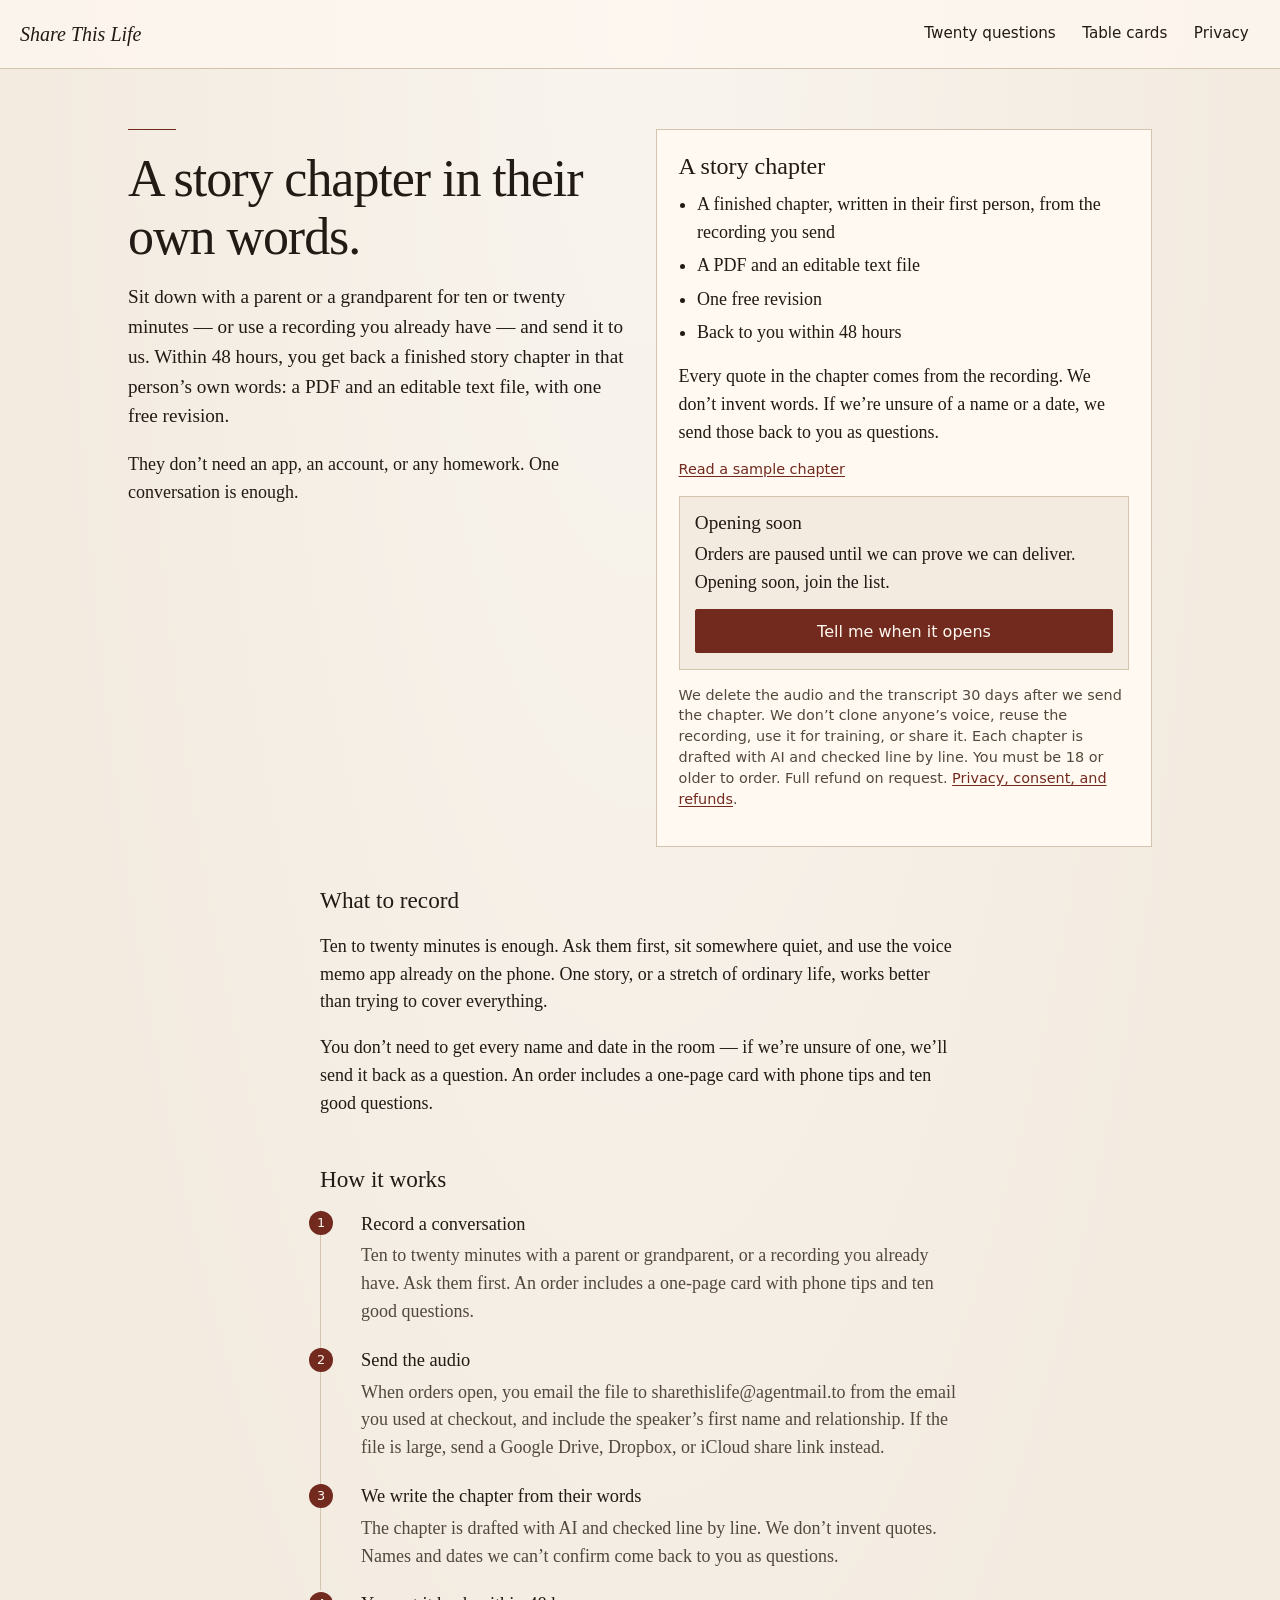
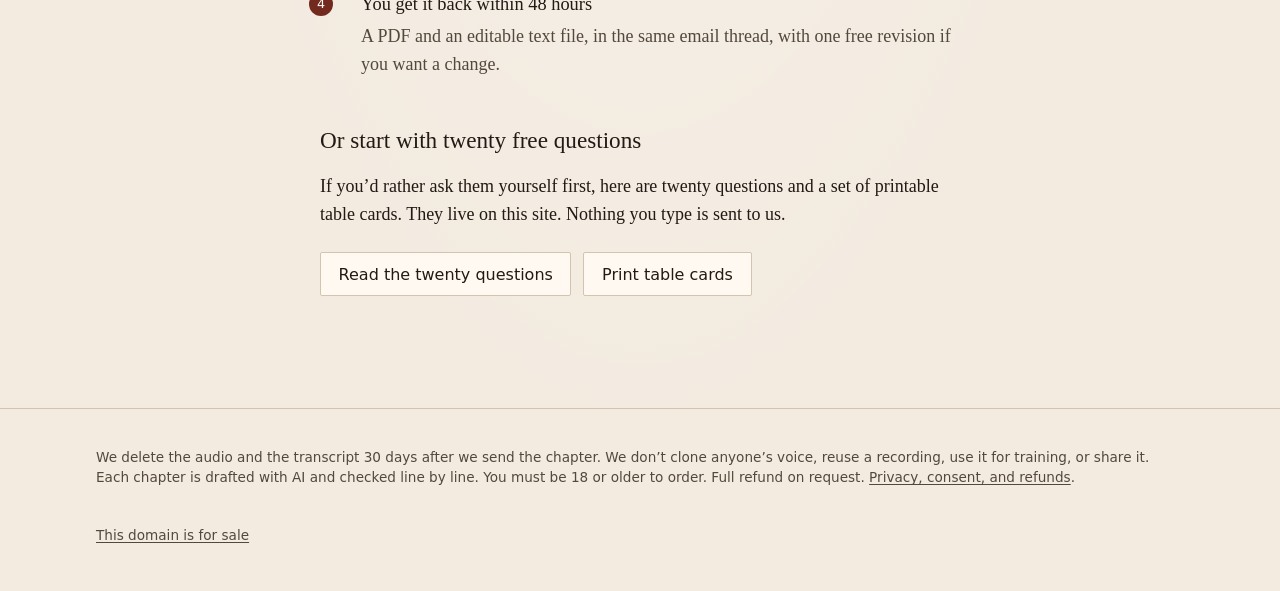
==== commit 30054e6f: "Remove Order nav link and $19 order buttons while orders are paused (MONEY RULE)" ====
--- a/index.html
+++ b/index.html
@@ -27,7 +27,6 @@
   <header class="site-header">
     <a class="wordmark" href="index.html">Share This Life</a>
     <nav class="site-nav" aria-label="Site">
-      <a href="index.html#order" aria-current="page">Order a chapter</a>
       <a href="questions.html">Twenty questions</a>
       <a href="cards.html">Table cards</a>
       <a href="privacy.html">Privacy</a>
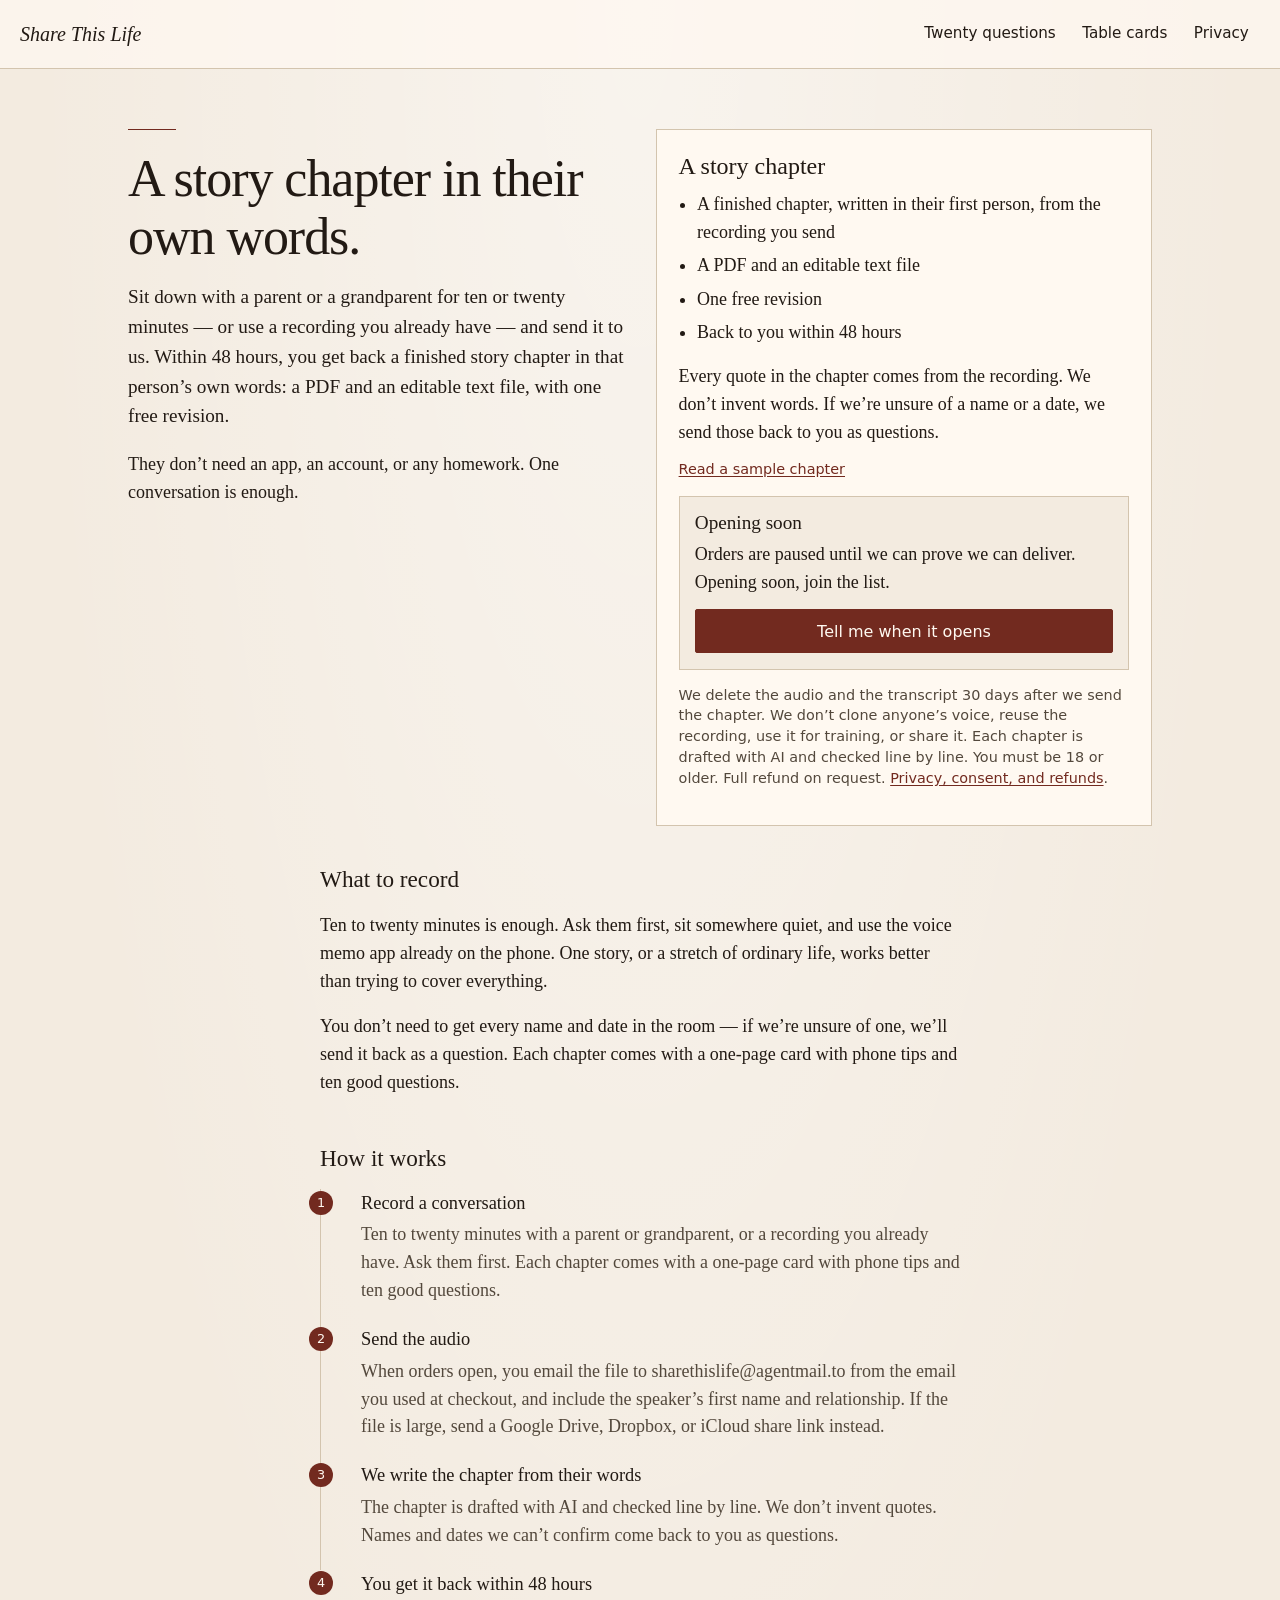
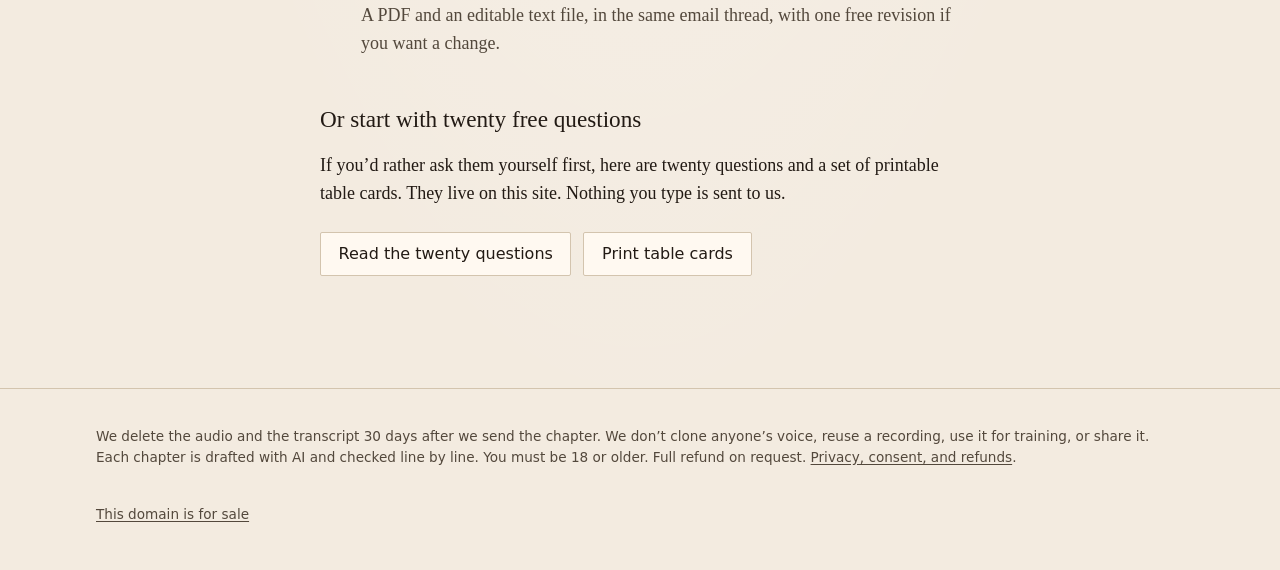
==== commit 39a5e86c: "Drop ordering language while orders are paused (Shears nits)" ====
--- a/index.html
+++ b/index.html
@@ -70,7 +70,7 @@
           <p><a class="btn btn-primary" data-waitlist-mailto href="mailto:sharethislife@agentmail.to?subject=Tell%20me%20when%20Share%20This%20Life%20opens">Tell me when it opens</a></p>
         </div>
 
-        <p class="fine">We delete the audio and the transcript 30 days after we send the chapter. We don’t clone anyone’s voice, reuse the recording, use it for training, or share it. Each chapter is drafted with AI and checked line by line. You must be 18 or older to order. Full refund on request. <a href="privacy.html">Privacy, consent, and refunds</a>.</p>
+        <p class="fine">We delete the audio and the transcript 30 days after we send the chapter. We don’t clone anyone’s voice, reuse the recording, use it for training, or share it. Each chapter is drafted with AI and checked line by line. You must be 18 or older. Full refund on request. <a href="privacy.html">Privacy, consent, and refunds</a>.</p>
       </section>
     </div>
 
@@ -78,7 +78,7 @@
     <section class="section-block" id="what-to-record" aria-labelledby="record-title">
       <h2 id="record-title">What to record</h2>
       <p>Ten to twenty minutes is enough. Ask them first, sit somewhere quiet, and use the voice memo app already on the phone. One story, or a stretch of ordinary life, works better than trying to cover everything.</p>
-      <p>You don’t need to get every name and date in the room — if we’re unsure of one, we’ll send it back as a question. An order includes a one-page card with phone tips and ten good questions.</p>
+      <p>You don’t need to get every name and date in the room — if we’re unsure of one, we’ll send it back as a question. Each chapter comes with a one-page card with phone tips and ten good questions.</p>
     </section>
 
     <section class="section-block" id="how" aria-labelledby="how-title">
@@ -86,7 +86,7 @@
       <ol class="steps">
         <li>
           <h3>Record a conversation</h3>
-          <p>Ten to twenty minutes with a parent or grandparent, or a recording you already have. Ask them first. An order includes a one-page card with phone tips and ten good questions.</p>
+          <p>Ten to twenty minutes with a parent or grandparent, or a recording you already have. Ask them first. Each chapter comes with a one-page card with phone tips and ten good questions.</p>
         </li>
         <li>
           <h3>Send the audio</h3>
@@ -114,7 +114,7 @@
   </main>
   <footer class="site-footer">
     <div class="wrap">
-      <p>We delete the audio and the transcript 30 days after we send the chapter. We don’t clone anyone’s voice, reuse a recording, use it for training, or share it. Each chapter is drafted with AI and checked line by line. You must be 18 or older to order. Full refund on request. <a href="privacy.html">Privacy, consent, and refunds</a>.</p>
+      <p>We delete the audio and the transcript 30 days after we send the chapter. We don’t clone anyone’s voice, reuse a recording, use it for training, or share it. Each chapter is drafted with AI and checked line by line. You must be 18 or older. Full refund on request. <a href="privacy.html">Privacy, consent, and refunds</a>.</p>
       <p><a href="https://www.afternic.com/domain/sharethislife.com">This domain is for sale</a></p>
     </div>
   </footer>
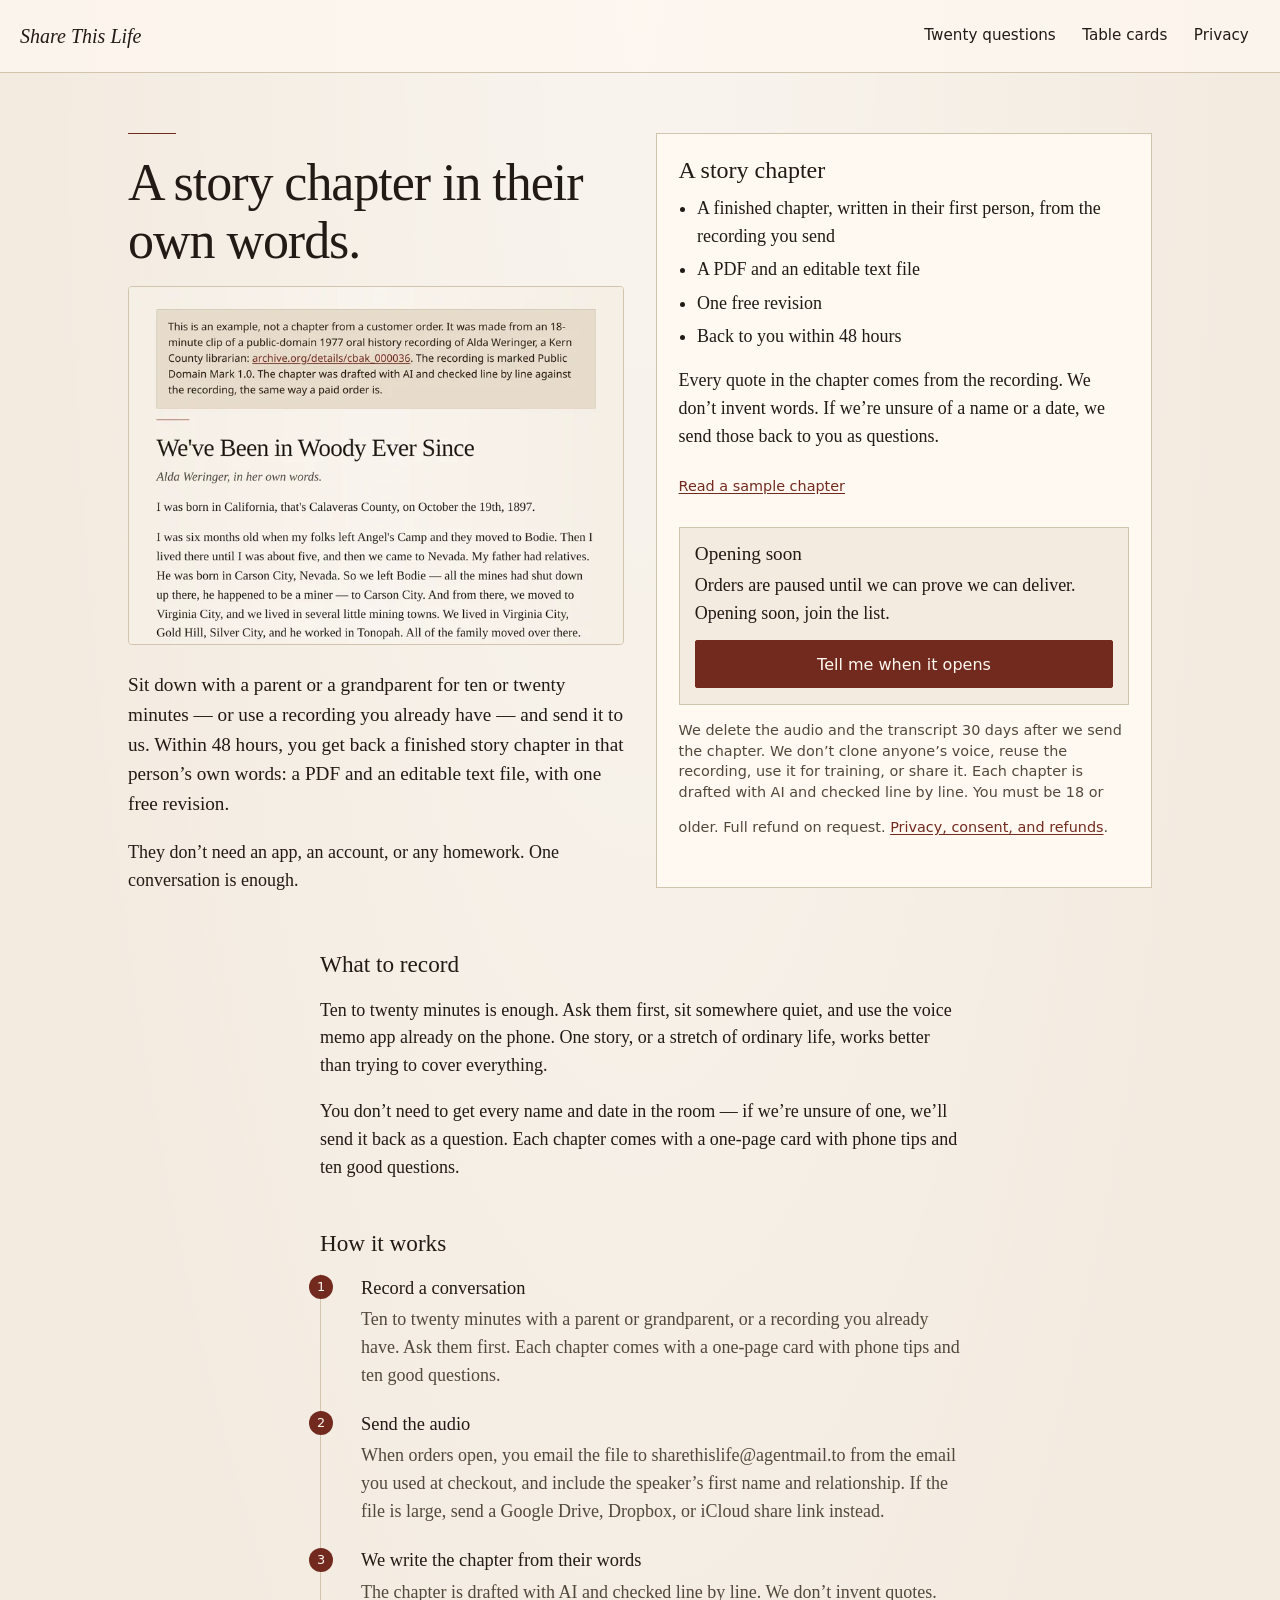
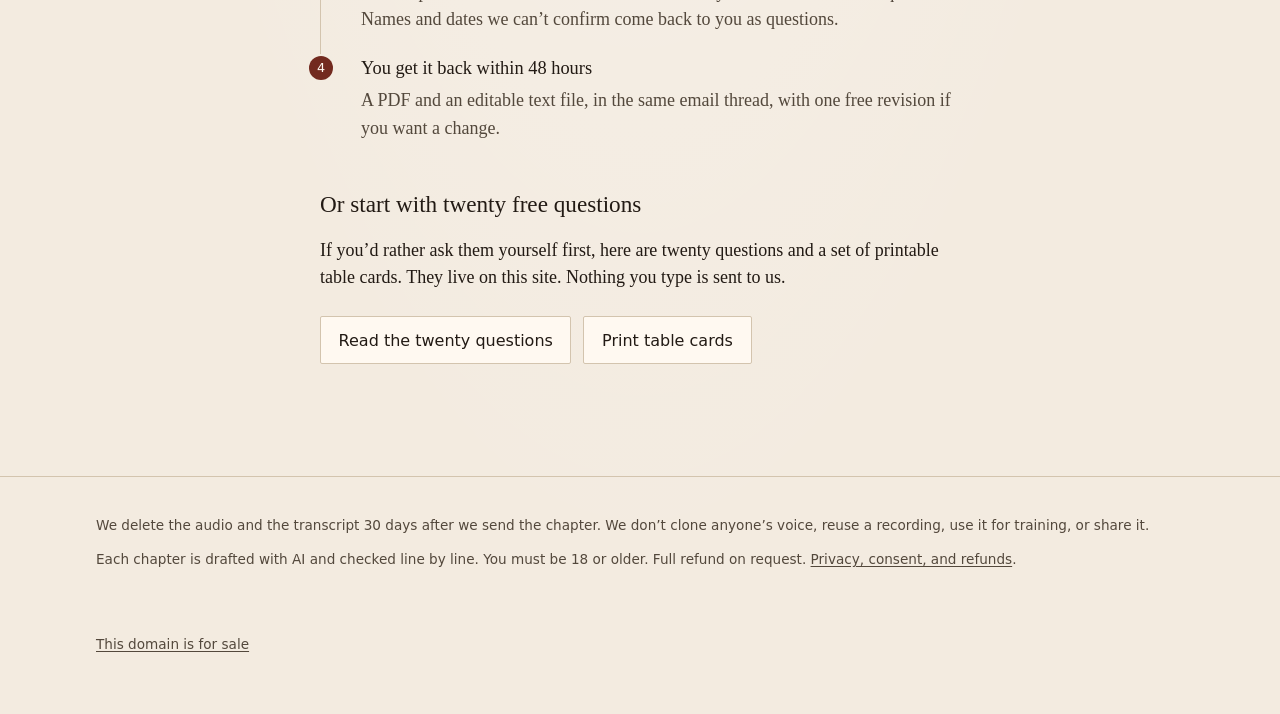
==== commit 50e741e2: "Visual sweep: sample chapter in the home fold, 48px nav and buttons. Orders stay closed." ====
--- a/index.html
+++ b/index.html
@@ -38,6 +38,11 @@
       <section class="hero">
         <hr class="ornament">
         <h1>A story chapter in their own words.</h1>
+        <p class="hero-chapter">
+          <a href="sample/">
+            <img class="hero-shot" src="img/sample-chapter.webp" srcset="img/sample-chapter.webp 720w, img/sample-chapter-2x.webp 1440w" sizes="(max-width: 40rem) calc(100vw - 2rem), 36rem" width="720" height="520" alt="The opening of the sample chapter We've Been in Woody Ever Since, laid out as a finished keepsake page.">
+          </a>
+        </p>
         <p class="lede">Sit down with a parent or a grandparent for ten or twenty minutes — or use a recording you already have — and send it to us. Within 48 hours, you get back a finished story chapter in that person’s own words: a PDF and an editable text file, with one free revision.</p>
         <p>They don’t need an app, an account, or any homework. One conversation is enough.</p>
       </section>
--- a/css/site.css
+++ b/css/site.css
@@ -1151,3 +1151,24 @@
 .opening-box .btn {
   width: 100%;
 }
+
+
+/* visual-sweep-2026-11-27: 48px taps for nav and main buttons; chapter preview in the home fold */
+.wordmark, .site-nav a, .btn, .site-footer a, .offer-card .fine a, .hero-chapter a {
+  min-height: 48px;
+  display: inline-flex;
+  align-items: center;
+  box-sizing: border-box;
+}
+.site-nav a, .wordmark { min-width: 48px; }
+.btn, .offer-card .btn { min-height: 48px; }
+.hero-chapter { margin: 0 0 1.25rem; }
+.hero-shot {
+  display: block;
+  width: 100%;
+  height: auto;
+  border: 1px solid var(--line);
+  border-radius: 4px;
+  background: var(--card);
+}
+details a { min-height: 24px; min-width: 0; }
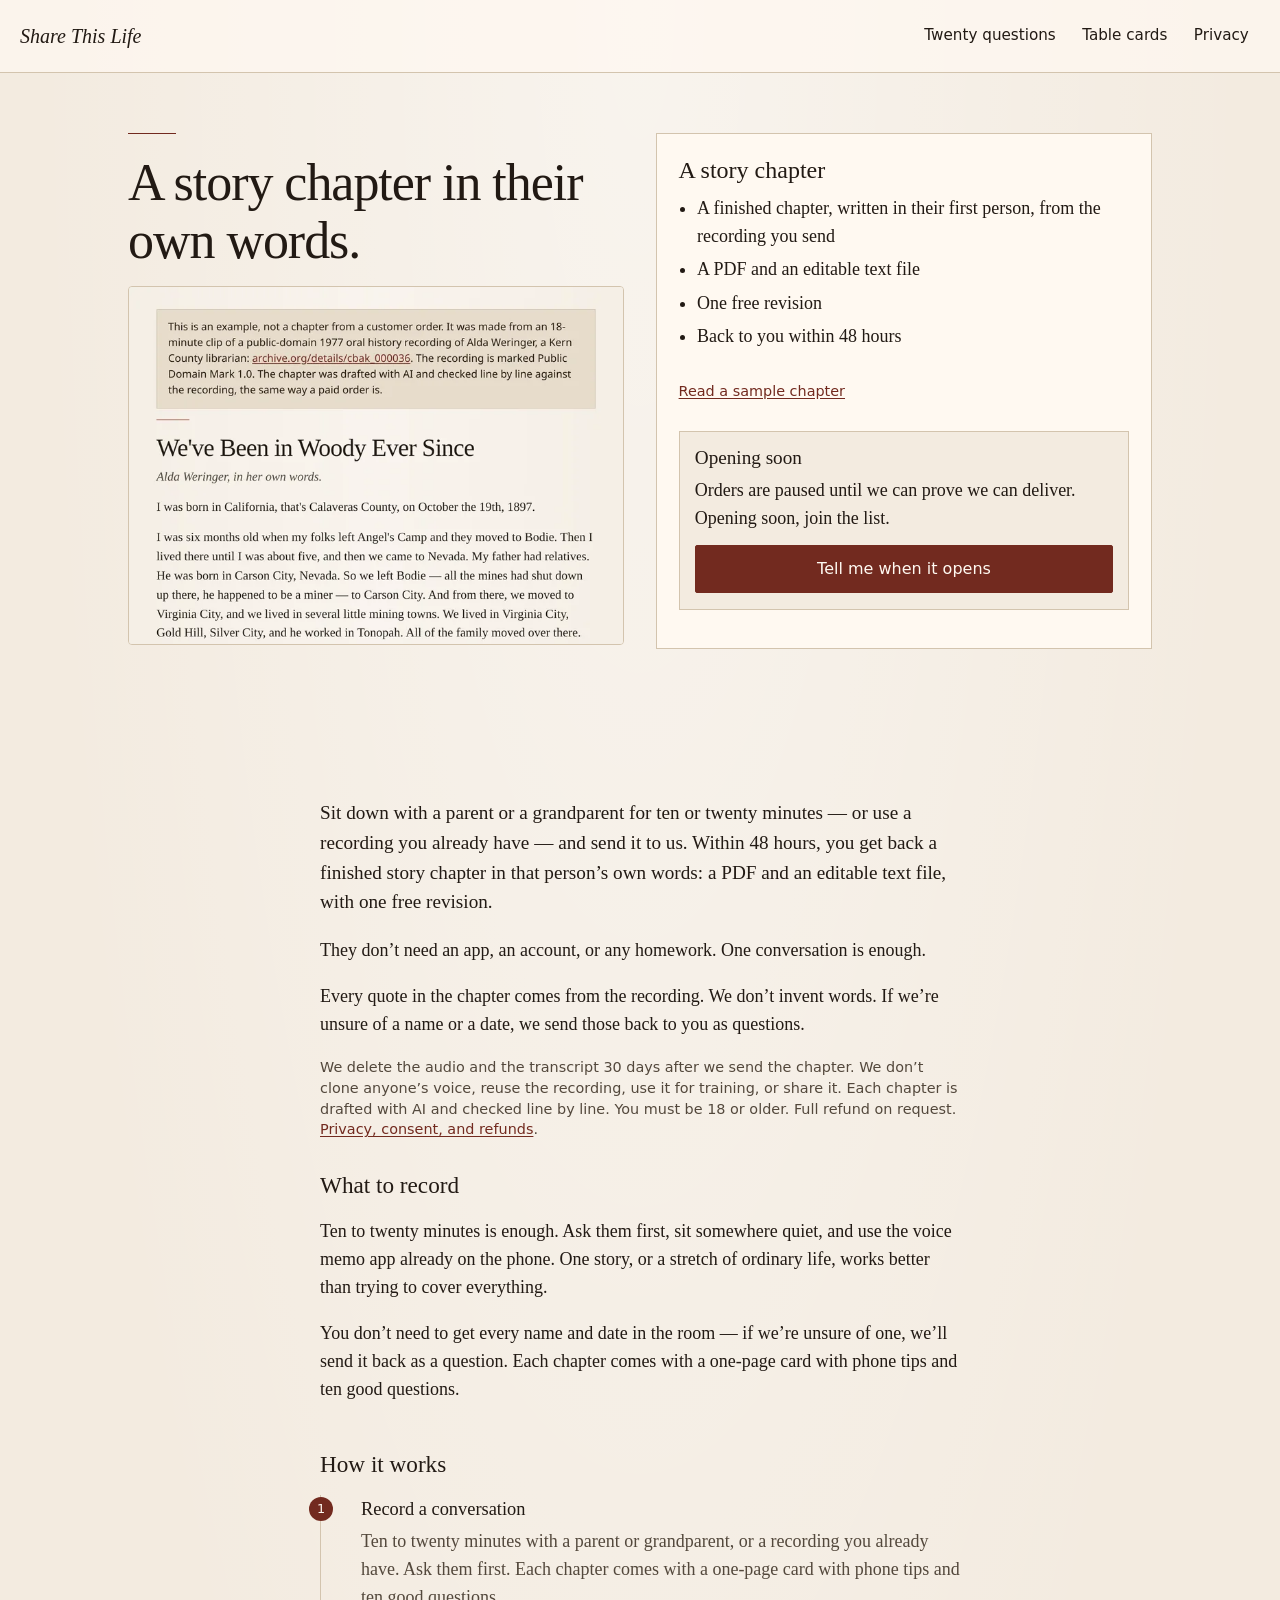
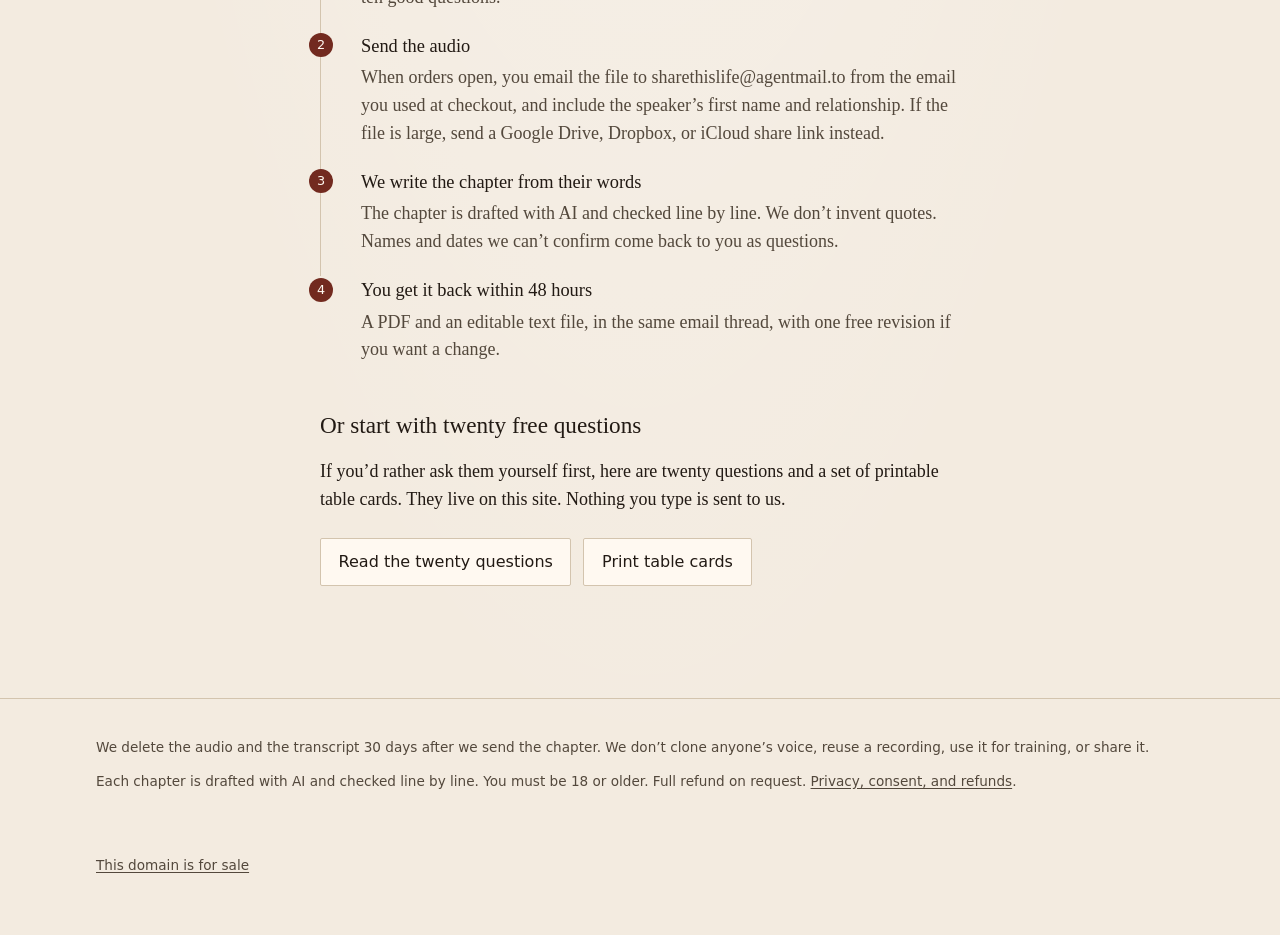
==== commit 38101217: "Move home lede below the fold so 390 fold-prose is under 40. Orders stay closed. No new claims or pr" ====
--- a/index.html
+++ b/index.html
@@ -43,8 +43,6 @@
             <img class="hero-shot" src="img/sample-chapter.webp" srcset="img/sample-chapter.webp 720w, img/sample-chapter-2x.webp 1440w" sizes="(max-width: 40rem) calc(100vw - 2rem), 36rem" width="720" height="520" alt="The opening of the sample chapter We've Been in Woody Ever Since, laid out as a finished keepsake page.">
           </a>
         </p>
-        <p class="lede">Sit down with a parent or a grandparent for ten or twenty minutes — or use a recording you already have — and send it to us. Within 48 hours, you get back a finished story chapter in that person’s own words: a PDF and an editable text file, with one free revision.</p>
-        <p>They don’t need an app, an account, or any homework. One conversation is enough.</p>
       </section>
 
       <section class="offer-card" id="order" aria-labelledby="offer-title">
@@ -55,7 +53,6 @@
           <li>One free revision</li>
           <li>Back to you within 48 hours</li>
         </ul>
-        <p>Every quote in the chapter comes from the recording. We don’t invent words. If we’re unsure of a name or a date, we send those back to you as questions.</p>
         <p class="fine"><a href="sample/">Read a sample chapter</a></p>
 
         <div class="consent-box" data-orders-open-only hidden>
@@ -74,10 +71,15 @@
           <p>Orders are paused until we can prove we can deliver. Opening soon, join the list.</p>
           <p><a class="btn btn-primary" data-waitlist-mailto href="mailto:sharethislife@agentmail.to?subject=Tell%20me%20when%20Share%20This%20Life%20opens">Tell me when it opens</a></p>
         </div>
-
-        <p class="fine">We delete the audio and the transcript 30 days after we send the chapter. We don’t clone anyone’s voice, reuse the recording, use it for training, or share it. Each chapter is drafted with AI and checked line by line. You must be 18 or older. Full refund on request. <a href="privacy.html">Privacy, consent, and refunds</a>.</p>
       </section>
     </div>
+
+    <section class="how-it-reads" aria-label="How a chapter is made">
+        <p class="lede">Sit down with a parent or a grandparent for ten or twenty minutes — or use a recording you already have — and send it to us. Within 48 hours, you get back a finished story chapter in that person’s own words: a PDF and an editable text file, with one free revision.</p>
+        <p>They don’t need an app, an account, or any homework. One conversation is enough.</p>
+        <p>Every quote in the chapter comes from the recording. We don’t invent words. If we’re unsure of a name or a date, we send those back to you as questions.</p>
+        <p class="fine">We delete the audio and the transcript 30 days after we send the chapter. We don’t clone anyone’s voice, reuse the recording, use it for training, or share it. Each chapter is drafted with AI and checked line by line. You must be 18 or older. Full refund on request. <a href="privacy.html">Privacy, consent, and refunds</a>.</p>
+    </section>
 
 
     <section class="section-block" id="what-to-record" aria-labelledby="record-title">
--- a/css/site.css
+++ b/css/site.css
@@ -806,6 +806,7 @@
     grid-template-columns: 1fr 1fr;
     gap: 2rem;
     margin-top: 1.75rem;
+    margin-bottom: 8rem;
   }
   .hero-offer .hero {
     width: auto;
@@ -1172,3 +1173,16 @@
   background: var(--card);
 }
 details a { min-height: 24px; min-width: 0; }
+
+.how-it-reads {
+  width: min(100% - 2.5rem, 40rem);
+  margin: 0 auto 2rem;
+}
+.how-it-reads .lede { margin-top: 0.5rem; }
+
+@media (max-width: 899px) {
+  .offer-card { display: flex; flex-direction: column; }
+  .offer-card .opening-box { order: 1; }
+  .offer-card .offer-list { order: 2; }
+  .offer-card > .fine { order: 3; }
+}
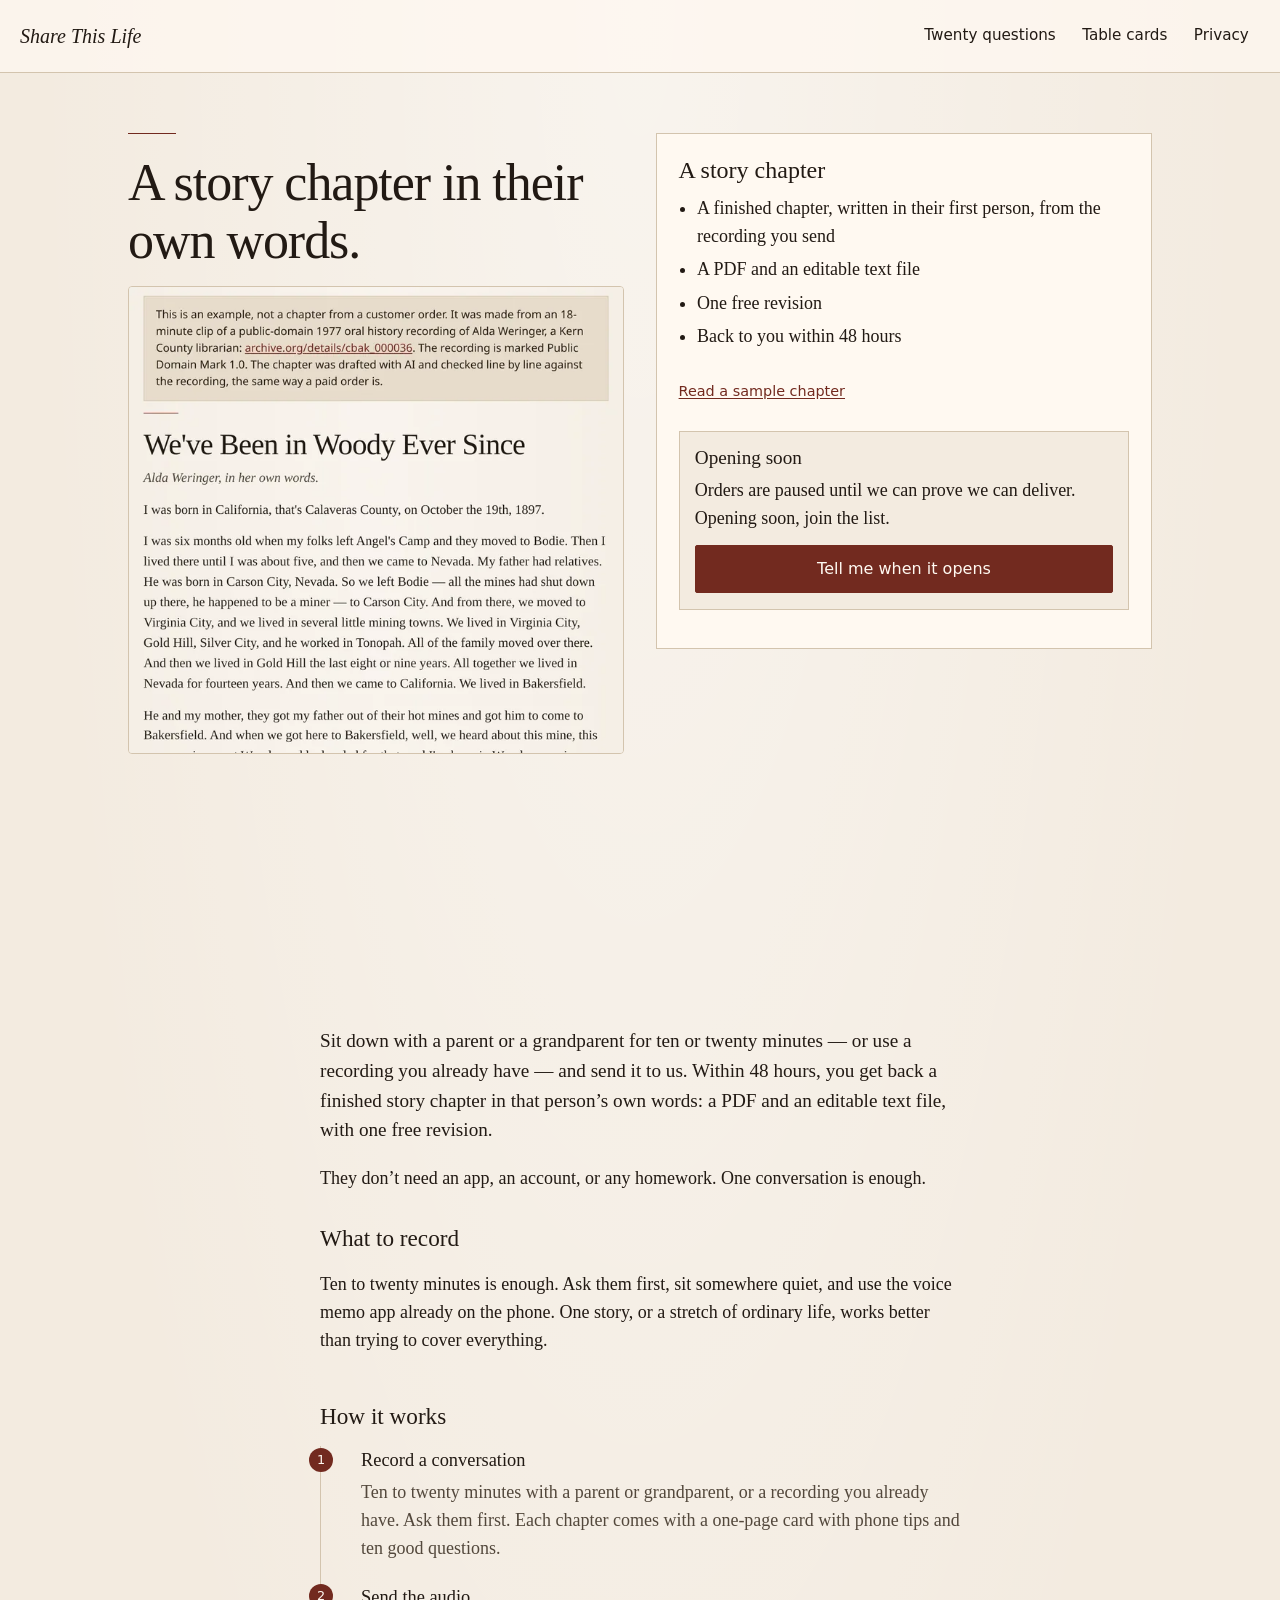
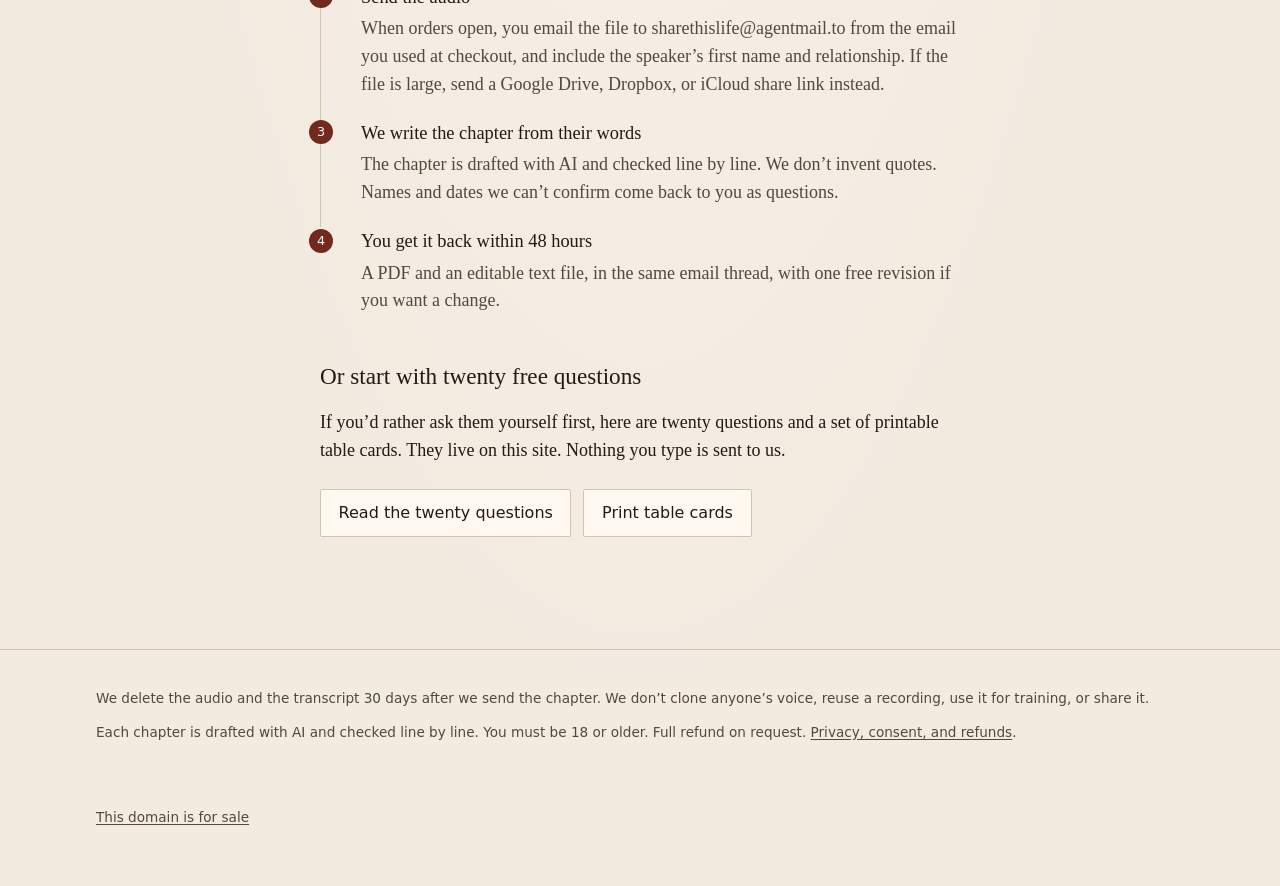
==== commit c0834b99: "Enlarge the home sample-chapter photo and cut repeated below-fold copy. The 390 fold keeps the pause" ====
--- a/index.html
+++ b/index.html
@@ -40,7 +40,7 @@
         <h1>A story chapter in their own words.</h1>
         <p class="hero-chapter">
           <a href="sample/">
-            <img class="hero-shot" src="img/sample-chapter.webp" srcset="img/sample-chapter.webp 720w, img/sample-chapter-2x.webp 1440w" sizes="(max-width: 40rem) calc(100vw - 2rem), 36rem" width="720" height="520" alt="The opening of the sample chapter We've Been in Woody Ever Since, laid out as a finished keepsake page.">
+            <img class="hero-shot" src="img/sample-chapter.webp" srcset="img/sample-chapter.webp 720w, img/sample-chapter-2x.webp 1440w" sizes="(max-width: 40rem) calc(100vw - 2rem), 36rem" width="680" height="641" alt="The opening of the sample chapter We've Been in Woody Ever Since, laid out as a finished keepsake page.">
           </a>
         </p>
       </section>
@@ -77,15 +77,12 @@
     <section class="how-it-reads" aria-label="How a chapter is made">
         <p class="lede">Sit down with a parent or a grandparent for ten or twenty minutes — or use a recording you already have — and send it to us. Within 48 hours, you get back a finished story chapter in that person’s own words: a PDF and an editable text file, with one free revision.</p>
         <p>They don’t need an app, an account, or any homework. One conversation is enough.</p>
-        <p>Every quote in the chapter comes from the recording. We don’t invent words. If we’re unsure of a name or a date, we send those back to you as questions.</p>
-        <p class="fine">We delete the audio and the transcript 30 days after we send the chapter. We don’t clone anyone’s voice, reuse the recording, use it for training, or share it. Each chapter is drafted with AI and checked line by line. You must be 18 or older. Full refund on request. <a href="privacy.html">Privacy, consent, and refunds</a>.</p>
     </section>
 
 
     <section class="section-block" id="what-to-record" aria-labelledby="record-title">
       <h2 id="record-title">What to record</h2>
       <p>Ten to twenty minutes is enough. Ask them first, sit somewhere quiet, and use the voice memo app already on the phone. One story, or a stretch of ordinary life, works better than trying to cover everything.</p>
-      <p>You don’t need to get every name and date in the room — if we’re unsure of one, we’ll send it back as a question. Each chapter comes with a one-page card with phone tips and ten good questions.</p>
     </section>
 
     <section class="section-block" id="how" aria-labelledby="how-title">
--- a/css/site.css
+++ b/css/site.css
@@ -806,7 +806,7 @@
     grid-template-columns: 1fr 1fr;
     gap: 2rem;
     margin-top: 1.75rem;
-    margin-bottom: 8rem;
+    margin-bottom: 16rem;
   }
   .hero-offer .hero {
     width: auto;
@@ -815,6 +815,7 @@
 }
 
 .hero-offer .hero {
+  width: 100%;
   margin: 0;
 }
 
@@ -1164,6 +1165,7 @@
 .site-nav a, .wordmark { min-width: 48px; }
 .btn, .offer-card .btn { min-height: 48px; }
 .hero-chapter { margin: 0 0 1.25rem; }
+.hero-chapter a { display: block; width: 100%; }
 .hero-shot {
   display: block;
   width: 100%;
@@ -1181,8 +1183,20 @@
 .how-it-reads .lede { margin-top: 0.5rem; }
 
 @media (max-width: 899px) {
-  .offer-card { display: flex; flex-direction: column; }
+  main { padding-top: 0.75rem; }
+  .hero-offer { margin-top: 0.75rem; }
+  .hero-offer .ornament { margin-bottom: 0.5rem; }
+  .hero-offer .hero h1 { margin-bottom: 0.5rem; }
+  .hero-chapter { margin-bottom: 0.5rem; }
+  .hero-shot {
+    width: 100%;
+    height: auto;
+  }
+  .offer-card { display: flex; flex-direction: column; padding-top: 0.85rem; }
   .offer-card .opening-box { order: 1; }
+  .offer-card h2 { order: 2; }
   .offer-card .offer-list { order: 2; }
   .offer-card > .fine { order: 3; }
 }
+
+.fine a { min-height: 24px; min-width: 0; display: inline-flex; align-items: center; }
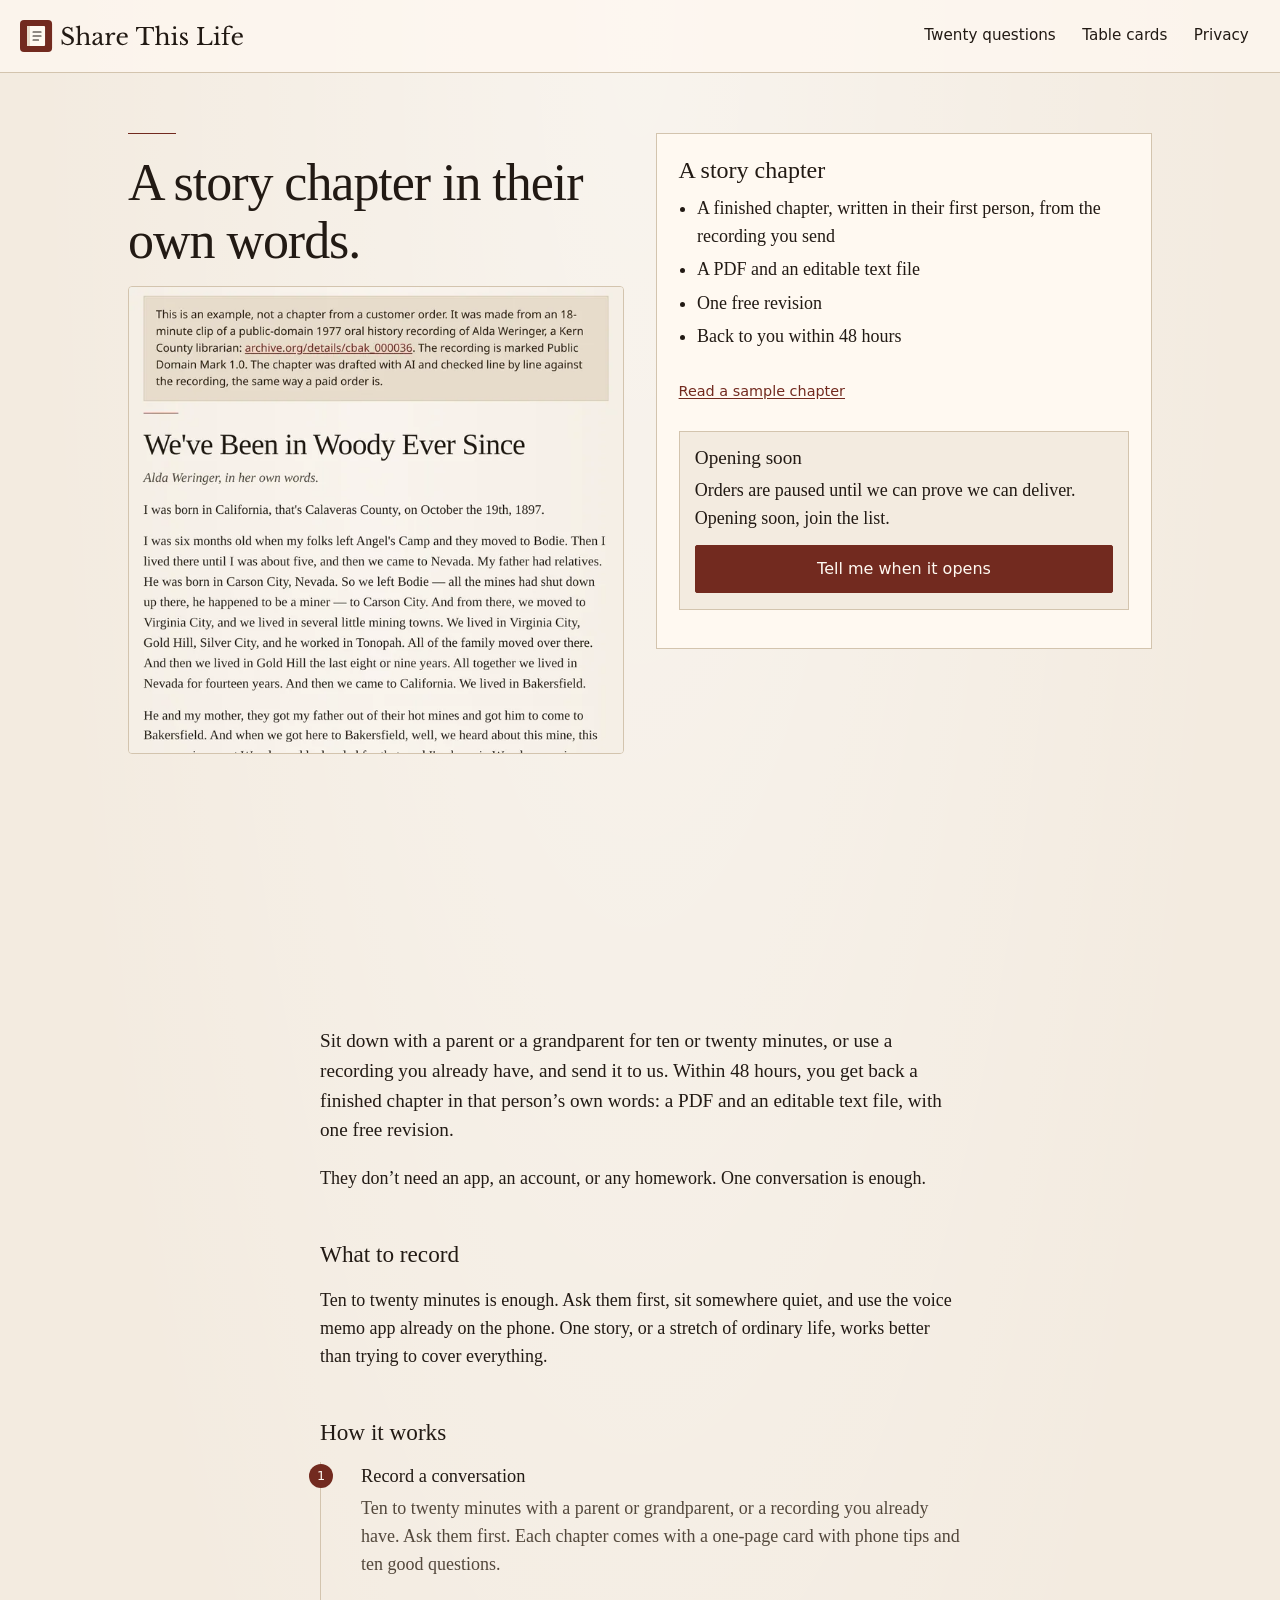
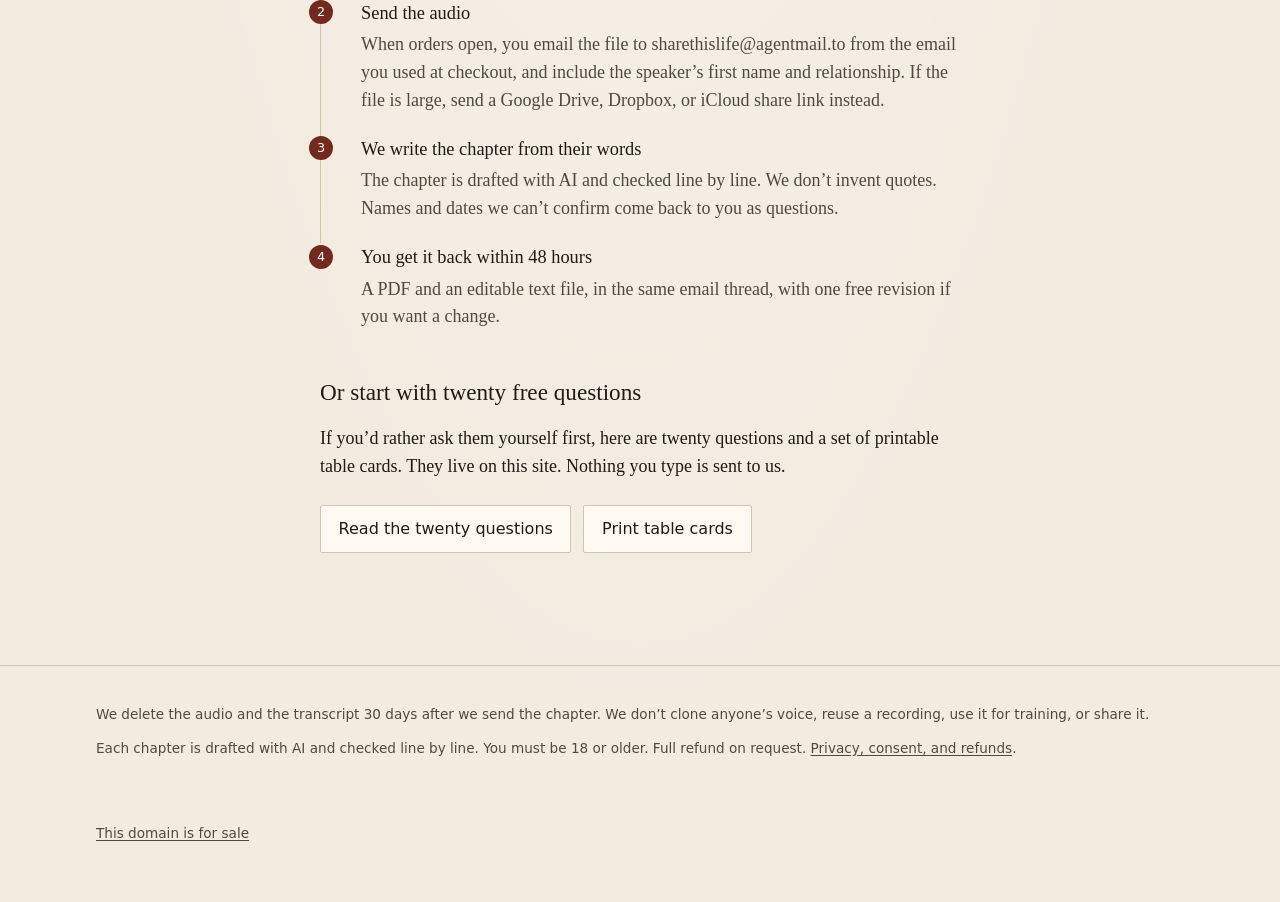
==== commit eb16e952: "Add a typeset header lockup and the vale lede wording. The existing favicon mark sits beside Share T" ====
--- a/index.html
+++ b/index.html
@@ -25,7 +25,7 @@
 <body>
   <a class="skip" href="#main">Skip to content</a>
   <header class="site-header">
-    <a class="wordmark" href="index.html">Share This Life</a>
+    <a class="wordmark" href="index.html"><img src="img/lockup.svg" width="224" height="32" alt="Share This Life"></a>
     <nav class="site-nav" aria-label="Site">
       <a href="questions.html">Twenty questions</a>
       <a href="cards.html">Table cards</a>
@@ -75,7 +75,7 @@
     </div>
 
     <section class="how-it-reads" aria-label="How a chapter is made">
-        <p class="lede">Sit down with a parent or a grandparent for ten or twenty minutes — or use a recording you already have — and send it to us. Within 48 hours, you get back a finished story chapter in that person’s own words: a PDF and an editable text file, with one free revision.</p>
+        <p class="lede">Sit down with a parent or a grandparent for ten or twenty minutes, or use a recording you already have, and send it to us. Within 48 hours, you get back a finished chapter in that person’s own words: a PDF and an editable text file, with one free revision.</p>
         <p>They don’t need an app, an account, or any homework. One conversation is enough.</p>
     </section>
 
--- a/css/site.css
+++ b/css/site.css
@@ -1,4 +1,4 @@
-/* Share This Life — warm, handmade, clean. System fonts only. */
+/* Share This Life — warm, handmade, clean. Body uses system fonts. The header lockup is typeset in self-hosted Libre Baskerville Regular (SIL OFL 1.1; fonts/OFL-LibreBaskerville.txt). */
 
 :root {
   --paper: #F3EBE0;
@@ -95,17 +95,22 @@
 }
 
 .wordmark {
-  font-family: var(--font-serif);
-  font-style: italic;
-  font-weight: 400;
-  font-size: 1.25rem;
+  display: inline-flex;
+  align-items: center;
   color: var(--ink);
   text-decoration: none;
-  line-height: 1.2;
-  padding: 0.5rem 0;
-}
-
-.wordmark:hover, .wordmark:focus-visible { color: var(--accent); }
+  line-height: 0;
+  padding: 0;
+}
+
+.wordmark img {
+  display: block;
+  height: 32px;
+  width: auto;
+}
+
+.wordmark:hover img,
+.wordmark:focus-visible img { opacity: 0.85; }
 
 .site-nav {
   display: flex;
@@ -1178,7 +1183,7 @@
 
 .how-it-reads {
   width: min(100% - 2.5rem, 40rem);
-  margin: 0 auto 2rem;
+  margin: 0 auto 3rem;
 }
 .how-it-reads .lede { margin-top: 0.5rem; }
 
